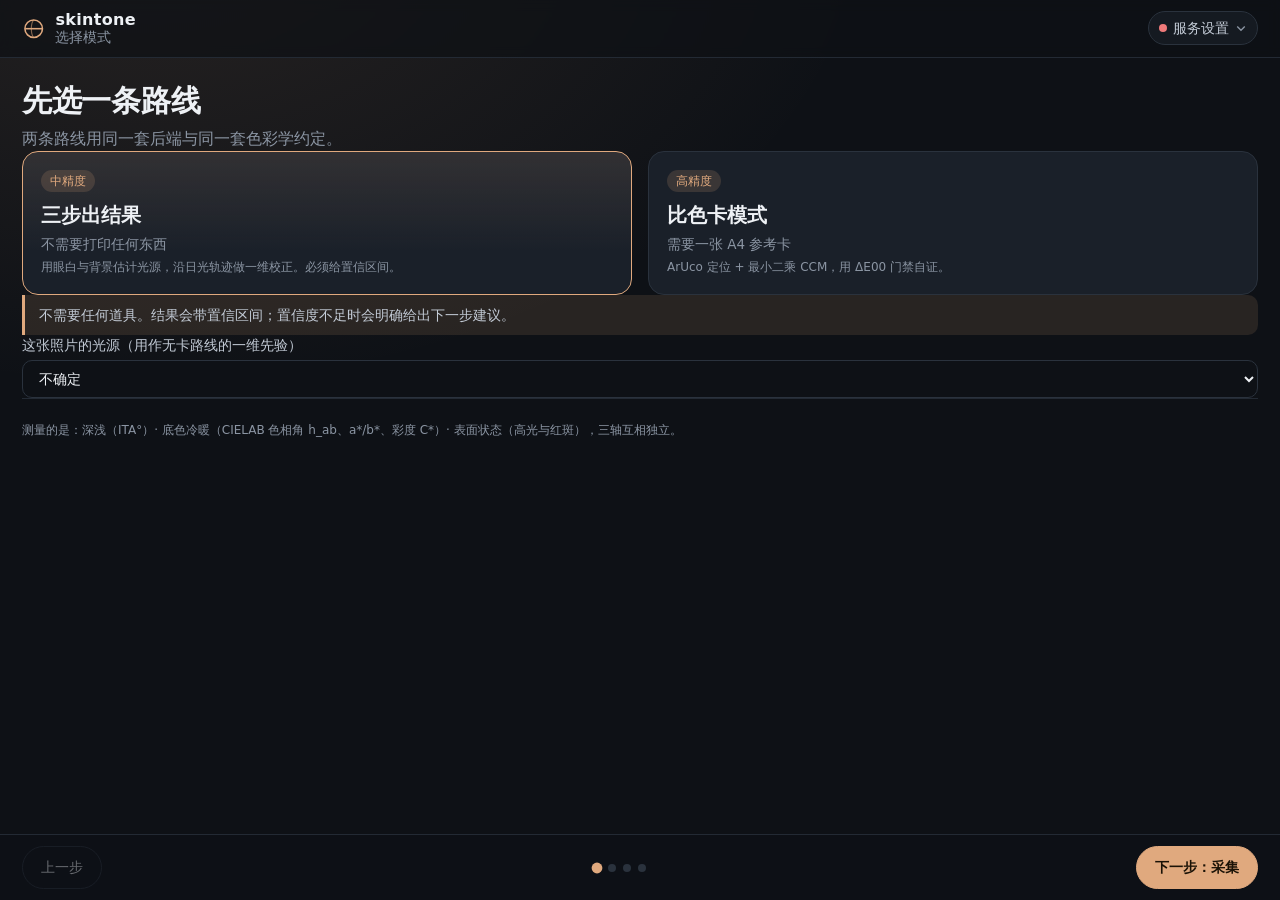
==== index.html @ 96ab8605 "Add static capture client: card renderer, ROI annotation, Pages workflow" ====
<!doctype html>
<html lang="zh-CN">
  <head>
    <meta charset="utf-8" />
    <meta name="viewport" content="width=device-width, initial-scale=1, viewport-fit=cover" />
    <meta name="color-scheme" content="dark" />
    <!-- 文案由 js/copy.js + js/copy-hydrate.js 填充；本文件只放结构与 data-copy 标记 -->
    <title>skintone</title>
    <meta name="description" data-copy-content="page.indexDescription" content="" />
    <link rel="stylesheet" href="css/style.css" />
    <link rel="icon" href="assets/favicon.svg" />
  </head>
  <body class="app">
    <!-- 页面级滚动被禁止：整个 shell 是 100dvh 的 grid，只有 #content 内部可滚 -->
    <header class="topbar">
      <div class="brand">
        <svg class="logo" viewBox="0 0 24 24" aria-hidden="true">
          <circle cx="12" cy="12" r="9" fill="none" stroke="currentColor" stroke-width="1.6" />
          <path d="M3.2 12h17.6" stroke="currentColor" stroke-width="1.6" />
          <path d="M12 3.2c-3.2 3-3.2 14.6 0 17.6" fill="none" stroke="currentColor" stroke-width="1.2" opacity=".55" />
        </svg>
        <div class="brand-text">
          <b data-copy="brand.name"></b>
          <span id="step-title" class="muted small"></span>
        </div>
      </div>

      <details class="settings">
        <summary data-copy-title="topbar.settingsSummaryTitle">
          <span id="health-dot" class="dot" data-state="checking"></span>
          <span class="settings-label" data-copy="topbar.settingsLabel"></span>
          <svg class="chev" viewBox="0 0 16 16" aria-hidden="true"><path d="M3 6l5 5 5-5" fill="none" stroke="currentColor" stroke-width="1.8" /></svg>
        </summary>
        <div class="settings-panel">
          <label class="field">
            <span data-copy="settings.baseLabel"></span>
            <input id="api-base" type="url" inputmode="url" spellcheck="false" autocomplete="off" data-copy-placeholder="settings.basePlaceholder" />
          </label>
          <div class="row gap wrap">
            <button id="btn-save-api" class="btn primary sm" type="button" data-copy="settings.save"></button>
            <button id="btn-test-api" class="btn sm" type="button" data-copy="settings.test"></button>
            <button id="btn-reset-api" class="btn sm" type="button" data-copy="settings.reset"></button>
          </div>
          <label class="field" id="api-key-wrap">
            <span data-copy="settings.keyLabel"></span>
            <input id="api-key" type="password" spellcheck="false" autocomplete="off" data-copy-placeholder="settings.keyPlaceholder" />
          </label>
          <p class="muted tiny" data-copy="settings.keyNote"></p>
          <p class="muted tiny" data-copy="settings.priorityNote"></p>
          <p id="health-text" class="muted small"></p>
          <p class="muted tiny" data-copy="settings.selfHostNote"></p>
        </div>
      </details>
    </header>

    <main id="content" class="content">
      <!-- ───── 第 1 步：模式 ───── -->
      <section class="step-panel" data-step="mode">
        <h1 class="title" data-copy="modeStep.title"></h1>
        <p class="lead muted" data-copy="modeStep.lead"></p>

        <div class="mode-grid">
          <button id="mode-nocard" class="mode-card" type="button" data-selected="true">
            <span class="mode-badge" data-copy="modeStep.nocard.badge"></span>
            <b data-copy="modeStep.nocard.label"></b>
            <span class="muted small" data-copy="modeStep.nocard.sub"></span>
            <span class="muted tiny" data-copy="modeStep.nocard.desc"></span>
          </button>
          <button id="mode-card" class="mode-card" type="button" data-selected="false">
            <span class="mode-badge" data-copy="modeStep.card.badge"></span>
            <b data-copy="modeStep.card.label"></b>
            <span class="muted small" data-copy="modeStep.card.sub"></span>
            <span class="muted tiny" data-copy="modeStep.card.desc"></span>
          </button>
        </div>

        <p id="mode-hint" class="hint-box"></p>

        <div class="card-only" hidden>
          <label class="field">
            <span data-copy="modeStep.cardProfileLabel"></span>
            <input id="card-profile" type="text" spellcheck="false" autocomplete="off" data-copy-placeholder="modeStep.cardProfilePlaceholder" />
          </label>
          <p class="muted tiny">
            <span data-copy="modeStep.linksLabel"></span>
            <a id="card-link" href="card.html" data-copy="modeStep.cardLink"></a> ·
            <a href="calibrate.html" data-copy="modeStep.calibrateLink"></a>
          </p>
        </div>

        <label class="field">
          <span data-copy="modeStep.illuminantLabel"></span>
          <select id="illuminant"></select>
        </label>

        <div class="fine-print">
          <p class="muted tiny" data-copy="modeStep.finePrint"></p>
        </div>
      </section>

      <!-- ───── 第 2 步：采集 ───── -->
      <section class="step-panel" data-step="capture" hidden>
        <div class="stage" id="capture-stage">
          <video id="video" playsinline muted hidden></video>
          <img id="preview" alt="" hidden />
          <div id="capture-empty" class="stage-empty">
            <svg viewBox="0 0 24 24" class="stage-icon" aria-hidden="true">
              <path d="M4 8.5A2.5 2.5 0 016.5 6h1.2l.9-1.4A1.5 1.5 0 019.9 4h4.2c.56 0 1.08.28 1.38.75l.9 1.25h1.12A2.5 2.5 0 0120 8.5v8A2.5 2.5 0 0117.5 19h-11A2.5 2.5 0 014 16.5v-8z" fill="none" stroke="currentColor" stroke-width="1.5" />
              <circle cx="12" cy="12.5" r="3.4" fill="none" stroke="currentColor" stroke-width="1.5" />
            </svg>
            <p data-copy="captureStep.emptyHint"></p>
          </div>
        </div>

        <div id="live-controls" class="row gap wrap" hidden>
          <button id="btn-shutter" class="btn primary" type="button">
            <svg viewBox="0 0 24 24" class="ico" aria-hidden="true"><circle cx="12" cy="12" r="8.4" fill="none" stroke="currentColor" stroke-width="1.8" /><circle cx="12" cy="12" r="4" fill="currentColor" /></svg>
            <span data-copy="captureStep.shutter"></span>
          </button>
          <button id="btn-flip" class="btn" type="button" data-copy="captureStep.flip"></button>
          <button id="btn-cancel-camera" class="btn ghost" type="button" data-copy="captureStep.closeCamera"></button>
          <span id="camera-info" class="muted small"></span>
        </div>

        <div class="row gap wrap">
          <button id="btn-camera" class="btn" type="button" data-copy="captureStep.openCamera"></button>
          <label class="btn file-btn">
            <span data-copy="captureStep.chooseFile"></span>
            <input id="file-input" type="file" accept="image/jpeg,image/png" hidden />
          </label>
          <button id="btn-guide-photo" class="btn ghost" type="button" data-copy="captureStep.guideToggle"></button>
        </div>

        <p id="capture-info" class="muted tiny"></p>

        <div id="guide-photo" class="hint-box" hidden>
          <b data-copy="captureStep.guideTitle"></b>
          <ul data-copy-list="captureStep.guideItems"></ul>
        </div>

        <div class="consent">
          <label class="check">
            <input id="consent-store" type="checkbox" />
            <span>
              <b data-copy="consent.labelStrong"></b>
              <span data-copy="consent.labelSuffix"></span>
            </span>
          </label>
          <p id="consent-line" class="muted tiny"></p>
          <p class="muted tiny" data-copy="consent.privacyNote"></p>
        </div>
      </section>

      <!-- ───── 第 3 步：ROI ───── -->
      <section class="step-panel panel-fill" data-step="roi" hidden>
        <div class="roi-bar">
          <div id="roi-regions" class="chips"></div>
          <div class="row gap wrap">
            <button id="btn-undo" class="btn sm" type="button" data-copy="roiStep.undo"></button>
            <button id="btn-clear-region" class="btn sm" type="button"></button>
            <button id="btn-clear-all" class="btn sm ghost" type="button" data-copy="roiStep.clearAll"></button>
          </div>
        </div>
        <div class="stage stage-roi">
          <canvas id="roi-canvas"></canvas>
        </div>
        <div class="roi-foot">
          <p id="roi-hint" class="muted tiny"></p>
          <p id="roi-status" class="muted tiny"></p>
          <div class="row gap wrap">
            <button id="btn-skip-roi" class="btn sm" type="button" data-copy="roiStep.skip"></button>
            <span class="muted tiny" data-copy="roiStep.interactionHint"></span>
          </div>
        </div>
      </section>

      <!-- ───── 第 4 步：结果 ───── -->
      <section class="step-panel" data-step="result" hidden>
        <div class="row gap wrap load-row">
          <input id="result-id" class="input sm" type="text" spellcheck="false" data-copy-placeholder="resultStep.loadPlaceholder" />
          <button id="btn-load-result" class="btn sm" type="button" data-copy="resultStep.loadButton"></button>
        </div>
        <div id="result-root"></div>
      </section>
    </main>

    <footer class="navbar">
      <button id="btn-back" class="btn ghost" type="button" data-copy="nav.back"></button>
      <span class="nav-dots">
        <i class="step-dot" data-step="mode"></i>
        <i class="step-dot" data-step="capture"></i>
        <i class="step-dot" data-step="roi"></i>
        <i class="step-dot" data-step="result"></i>
      </span>
      <button id="btn-next" class="btn primary" type="button"></button>
    </footer>

    <div id="busy" class="busy" hidden>
      <div class="spinner" aria-hidden="true"></div>
      <p id="busy-text"></p>
    </div>

    <div id="toast" class="toast" hidden></div>

    <p class="sr-only">
      <span id="spec-version"></span> <span id="client-version"></span>
    </p>

    <script type="module" src="js/app.js"></script>
  </body>
</html>
---- css/style.css ----
/* skintone-web / css/style.css
 *
 * 移动优先。硬要求：**页面级滚动条永不允许出现**。
 * 做法：html/body 固定 100%（+100dvh），overflow:hidden；shell 用 grid 分配
 * 顶栏 / 内容 / 底栏三行，min-height:0 让中间那行自己收缩；
 * 尺寸与字号全部走 vw/vh + clamp()，所以无论屏幕多大都不溢出。
 * 需要滚的只有 #content 内部（和它里面的结果长文）。
 */

:root {
  /* ══════════════════════════════════════════════════════════════
     设计令牌（Design tokens）—— 全部集中在这里。
     出设计方案时**只替换本块的取值**即可换皮，不需要动其余 CSS / JS / HTML。

     JS 也会读取其中一部分（用 getComputedStyle）：
       --roi-jaw / --roi-neck / --roi-card / --roi-frame / --roi-vertex-ink
       --card-paper / --card-ink / --card-muted / --card-line
       --card-stroke-light / --card-stroke-dark / --card-label-light / --card-label-dark
       --card-canvas-font / --card-canvas-mono
     ══════════════════════════════════════════════════════════════ */

  /* ── 配色：底色与线条 ── */
  --bg: #0e1116;
  --bg-soft: #151a21;
  --bg-card: #1a2029;
  --bg-stage: #05070a;
  --bg-panel: rgba(14, 17, 22, 0.72);
  --bg-navbar: rgba(14, 17, 22, 0.92);
  --bg-veil: rgba(8, 10, 14, 0.72);
  --line: #2a323d;
  --line-soft: #232a34;

  /* ── 配色：文字 ── */
  --ink: #eef1f5;
  --ink-2: #c3cbd6;
  --muted: #8b95a3;

  /* ── 配色：强调与语义 ── */
  --accent: #e0a97e;
  --accent-ink: #1a1206;
  --accent-weak: rgba(224, 169, 126, 0.16);
  --accent-weak-2: rgba(224, 169, 126, 0.12);
  --accent-halo: rgba(224, 169, 126, 0.12);
  --accent-ring: rgba(224, 169, 126, 0.4);
  --accent-line: rgba(224, 169, 126, 0.35);
  --accent-dim: rgba(224, 169, 126, 0.45);
  --ok: #6ad39a;
  --ok-line: rgba(106, 211, 154, 0.5);
  --ok-glow: rgba(106, 211, 154, 0.6);
  --fail-weak: rgba(239, 122, 122, 0.07);  --warn: #e8c46a;
  --warn-line: rgba(232, 196, 106, 0.5);
  --warn-weak: rgba(232, 196, 106, 0.08);
  --bad: #ef7a7a;
  --bad-line: rgba(239, 122, 122, 0.5);
  --bad-line-strong: rgba(239, 122, 122, 0.45);
  --bad-weak: rgba(239, 122, 122, 0.14);
  --grad-cool: #6bd3ff;
  --shadow-card: 0 18px 50px rgba(0, 0, 0, 0.6);
  --shadow-toast: 0 12px 40px rgba(0, 0, 0, 0.55);

  /* ── 圆角 ── */
  --radius: clamp(10px, 1.6vw, 16px);
  --radius-sm: 10px;
  --radius-xs: 8px;
  --radius-md: 12px;
  --radius-hair: 3px;
  --radius-pill: 999px;

  /* ── 字号 ── */
  --fs: clamp(13px, 1.05vw + 9px, 16px);
  --fs-sm: clamp(11.5px, 0.5vw + 9.2px, 13.5px);
  --fs-tiny: clamp(10.5px, 0.35vw + 8.8px, 12px);
  --fs-h1: clamp(19px, 1.6vw + 12px, 30px);
  --fs-h2: clamp(15px, 0.8vw + 11px, 20px);
  --fs-metric: clamp(30px, 6.4vh, 56px);

  /* ── 间距 ── */
  --gap: clamp(8px, 1.6vw, 16px);
  --gap-hair: 1px;
  --gap-3xs: 2px;
  --gap-2xs: 4px;
  --gap-btw: 5px;
  --gap-dot: 7px;
  --gap-xs: 6px;
  --gap-sm: 8px;
  --gap-md: 10px;
  --gap-lg: 14px;
  --pad-x: clamp(10px, 2.4vw, 22px);
  --pad-y: clamp(10px, 2vw, 20px);
  --pad-card: clamp(12px, 1.8vw, 18px);
  --pad-card-lg: clamp(12px, 2vw, 18px);
  --pad-card-sm: clamp(10px, 1.6vw, 14px);
  --gap-v: clamp(10px, 1.8vh, 18px);
  --gap-brand: clamp(6px, 1vw, 10px);

  /* ── 布局尺寸 ── */
  --topbar-h: clamp(48px, 6.4vh, 60px);
  --navbar-h: clamp(52px, 7.4vh, 66px);
  --stage-min-h: clamp(160px, 30vh, 420px);
  --preview-max-h: min(46vh, 100%);
  --swatch-min-w: clamp(96px, 22vw, 148px);
  --swatch-min-h: clamp(62px, 10vh, 92px);
  --axis-min-h: clamp(72px, 13vh, 120px);
  --icon-size: clamp(20px, 2.6vh, 26px);
  --stage-icon: clamp(28px, 5vh, 44px);
  --spinner-size: clamp(28px, 5vh, 42px);
  --spinner-w: 3px;
  --settings-panel-w: min(90vw, 380px);
  --settings-panel-max-h: 72vh;
  --sheet-panel-w: min(280px, 360px);
  --toast-max-w: min(92vw, 620px);
  --track-h: 10px;
  --dot-size: 8px;
  --check-size: 18px;

  /* ── 动效 ── */
  --dur-fast: 0.15s;
  --dur-base: 0.2s;
  --ease: ease;

  /* ── ROI 标注颜色（JS 读取） ── */
  --roi-jaw: #ffb26b;
  --roi-neck: #6bd3ff;
  --roi-card: #9ef07a;
  --roi-frame: rgba(255, 255, 255, 0.25);
  --roi-vertex-ink: #101418;

  /* ── 参考卡（canvas 光栅图）用色（JS 读取） ── */
  --card-paper: #ffffff;
  --card-ink: #111111;
  --card-muted: #555555;
  --card-line: #c8c8c8;
  --card-stroke-light: rgba(0, 0, 0, 0.35);
  --card-stroke-dark: rgba(255, 255, 255, 0.45);
  --card-label-light: rgba(0, 0, 0, 0.5);
  --card-label-dark: rgba(255, 255, 255, 0.62);
  --card-canvas-font: system-ui, 'Noto Sans SC', 'Microsoft YaHei', sans-serif;
  --card-canvas-mono: ui-monospace, Consolas, monospace;

  /* ── 字体栈 ── */
  --font-sans: system-ui, -apple-system, 'Segoe UI', 'Noto Sans SC', 'PingFang SC', 'Microsoft YaHei', sans-serif;
  --font-mono: ui-monospace, SFMono-Regular, Menlo, Consolas, monospace;

  color-scheme: dark;
}

* {
  box-sizing: border-box;
}

/* 关键：本文件里 .row / .chips / .busy 等设了 display:flex，
 * 会盖掉 UA 的 [hidden]{display:none}，于是「隐藏」的遮罩层仍拦住所有点击。
 * 统一让 hidden 属性赢。 */
[hidden] {
  display: none !important;
}

html,
body {
  margin: 0;
  padding: 0;
  height: 100%;
  /* 页面级滚动条一律禁止 */
  overflow: hidden;
  overscroll-behavior: none;
}

body {
  background:
    radial-gradient(1200px 800px at 12% -10%, var(--accent-weak-2), transparent 60%),
    var(--bg);
  color: var(--ink);
  font-size: var(--fs);
  line-height: 1.5;
  font-family: var(--font-sans);
  -webkit-text-size-adjust: 100%;
}

/* ── shell ─────────────────────────────────────────────── */

body.app {
  display: grid;
  grid-template-rows: var(--topbar-h) minmax(0, 1fr) var(--navbar-h);
  height: 100vh;
  height: 100dvh;
  padding-left: env(safe-area-inset-left, 0px);
  padding-right: env(safe-area-inset-right, 0px);
}

.topbar {
  display: flex;
  align-items: center;
  justify-content: space-between;
  gap: var(--gap);
  padding: 0 var(--pad-x);
  border-bottom: 1px solid var(--line-soft);
  background: var(--bg-panel);
  backdrop-filter: blur(6px);
  min-width: 0;
}

.brand {
  display: flex;
  align-items: center;
  gap: var(--gap-brand);
  min-width: 0;
}
.brand .logo {
  width: var(--icon-size);
  height: var(--icon-size);
  color: var(--accent);
  flex: none;
}
.brand-text {
  display: flex;
  flex-direction: column;
  line-height: 1.15;
  min-width: 0;
}
.brand-text b {
  font-size: var(--fs);
  letter-spacing: 0.02em;
}
.brand-text span {
  white-space: nowrap;
  overflow: hidden;
  text-overflow: ellipsis;
}

.content {
  min-height: 0;
  overflow-y: auto;
  overflow-x: hidden;
  padding: var(--pad-y) var(--pad-x) clamp(14px, 2.4vh, 26px);
  display: flex;
  flex-direction: column;
  gap: var(--gap-v);
  -webkit-overflow-scrolling: touch;
}

.navbar {
  display: flex;
  align-items: center;
  justify-content: space-between;
  gap: var(--gap);
  padding: 0 var(--pad-x);
  border-top: 1px solid var(--line-soft);
  background: var(--bg-navbar);
}
.nav-dots {
  display: flex;
  gap: var(--gap-dot);
}
.step-dot {
  width: var(--dot-size);
  height: var(--dot-size);
  border-radius: 50%;
  background: var(--line);
  transition: background var(--dur-base) var(--ease), transform var(--dur-base) var(--ease);
}
.step-dot[data-state='current'] {
  background: var(--accent);
  transform: scale(1.35);
}
.step-dot[data-state='done'] {
  background: var(--accent-dim);
}

/* ── 服务设置 ───────────────────────────────────────────── */

.settings {
  position: relative;
  flex: none;
}
.settings > summary {
  display: flex;
  align-items: center;
  gap: var(--gap-xs);
  padding: 6px var(--gap-md);
  border: 1px solid var(--line);
  border-radius: var(--radius-pill);
  cursor: pointer;
  list-style: none;
  font-size: var(--fs-sm);
  color: var(--ink-2);
  background: var(--bg-soft);
}
.settings > summary::-webkit-details-marker {
  display: none;
}
.settings .chev {
  width: 12px;
  height: 12px;
  color: var(--muted);
}
.settings[open] > summary {
  border-color: var(--accent);
  color: var(--ink);
}
.settings-label {
  white-space: nowrap;
}
.dot {
  width: var(--dot-size);
  height: var(--dot-size);
  border-radius: 50%;
  background: var(--muted);
  flex: none;
}
.dot[data-state='ok'] {
  background: var(--ok);
  box-shadow: 0 0 8px var(--ok-glow);
}
.dot[data-state='bad'] {
  background: var(--bad);
}
.dot[data-state='checking'] {
  background: var(--warn);
  animation: pulse 1.1s infinite;
}
@keyframes pulse {
  50% {
    opacity: 0.35;
  }
}

.settings-panel {
  position: absolute;
  right: 0;
  top: calc(100% + 6px);
  z-index: 40;
  width: var(--settings-panel-w);
  max-height: var(--settings-panel-max-h);
  overflow-y: auto;
  padding: var(--gap);
  border: 1px solid var(--line);
  border-radius: var(--radius);
  background: var(--bg-card);
  box-shadow: var(--shadow-card);
  display: flex;
  flex-direction: column;
  gap: var(--gap-md);
  font-size: var(--fs-sm);
}

/* ── 通用元件 ───────────────────────────────────────────── */

.btn {
  appearance: none;
  border: 1px solid var(--line);
  background: var(--bg-soft);
  color: var(--ink);
  padding: clamp(8px, 1.1vh, 11px) clamp(12px, 1.6vw, 18px);
  border-radius: var(--radius-pill);
  font: inherit;
  font-size: var(--fs-sm);
  cursor: pointer;
  display: inline-flex;
  align-items: center;
  gap: var(--gap-dot);
  transition: border-color var(--dur-fast), background var(--dur-fast), transform 0.08s;
  white-space: nowrap;
}
.btn:hover:not(:disabled) {
  border-color: var(--accent);
}
.btn:active:not(:disabled) {
  transform: translateY(1px);
}
.btn:disabled {
  opacity: 0.4;
  cursor: not-allowed;
}
.btn.primary {
  background: var(--accent);
  border-color: var(--accent);
  color: var(--accent-ink);
  font-weight: 600;
}
.btn.ghost {
  background: transparent;
}
.btn.sm {
  padding: 6px 12px;
  font-size: var(--fs-tiny);
}
.btn .ico {
  width: var(--check-size);
  height: var(--check-size);
}
.file-btn {
  position: relative;
}
.input {
  width: 100%;
  padding: var(--gap-sm) 12px;
  border-radius: var(--radius-sm);
  border: 1px solid var(--line);
  background: var(--bg);
  color: var(--ink);
  font: inherit;
  font-size: var(--fs-sm);
}
.input.sm {
  padding: 6px var(--gap-md);
}

.field {
  display: flex;
  flex-direction: column;
  gap: var(--gap-btw);
  font-size: var(--fs-sm);
}
.field > span {
  color: var(--ink-2);
}
.field input,
.field select,
.field textarea {
  width: 100%;
  padding: 9px 12px;
  border-radius: var(--radius-sm);
  border: 1px solid var(--line);
  background: var(--bg);
  color: var(--ink);
  font: inherit;
  font-size: var(--fs-sm);
}
.field input:focus,
.field select:focus {
  outline: 2px solid var(--accent-ring);
  border-color: var(--accent);
}

.row {
  display: flex;
  align-items: center;
}
.row.gap {
  gap: var(--gap-sm);
}
.row.wrap {
  flex-wrap: wrap;
}
.gap {
  gap: var(--gap-sm);
}
.muted {
  color: var(--muted);
}
.small {
  font-size: var(--fs-sm);
}
.tiny {
  font-size: var(--fs-tiny);
}
.mono {
  font-family: var(--font-mono);
  font-size: 0.92em;
}
.bad {
  color: var(--bad);
}
.sr-only {
  position: absolute;
  width: 1px;
  height: 1px;
  margin: -1px;
  padding: 0;
  overflow: hidden;
  clip: rect(0 0 0 0);
  white-space: nowrap;
  border: 0;
}
a {
  color: var(--accent);
}

h1.title {
  font-size: var(--fs-h1);
  margin: 0 0 4px;
  letter-spacing: -0.01em;
}
.lead {
  margin: 0;
  max-width: 62ch;
}
.hint-box {
  margin: 0;
  padding: var(--gap-md) var(--gap-lg);
  border-left: 3px solid var(--accent);
  background: var(--accent-halo);
  border-radius: 0 var(--radius-sm) var(--radius-sm) 0;
  font-size: var(--fs-sm);
  color: var(--ink-2);
}
.hint-box ul {
  margin: var(--gap-xs) 0 0;
  padding-left: 1.1em;
}
.fine-print {
  margin-top: auto;
  padding-top: 10px;
  border-top: 1px solid var(--line-soft);
}

/* ── 第 1 步：模式卡 ─────────────────────────────────────── */

.mode-grid {
  display: grid;
  grid-template-columns: 1fr;
  gap: var(--gap);
}
@media (min-width: 640px) {
  .mode-grid {
    grid-template-columns: 1fr 1fr;
  }
}
.mode-card {
  position: relative;
  display: flex;
  flex-direction: column;
  gap: var(--gap-2xs);
  text-align: left;
  padding: var(--pad-card-lg);
  border-radius: var(--radius);
  border: 1px solid var(--line);
  background: var(--bg-card);
  color: var(--ink);
  cursor: pointer;
  font: inherit;
  transition: border-color 0.15s, background 0.15s;
}
.mode-card > b {
  font-size: var(--fs-h2);
}
.mode-card[data-selected='true'] {
  border-color: var(--accent);
  background: linear-gradient(180deg, var(--accent-weak-2), transparent 70%), var(--bg-card);
}
.mode-badge {
  align-self: flex-start;
  font-size: var(--fs-tiny);
  padding: 2px 9px;
  border-radius: var(--radius-pill);
  background: var(--accent-weak);
  color: var(--accent);
  margin-bottom: 4px;
}

/* ── 第 2 步：采集 ───────────────────────────────────────── */

.stage {
  position: relative;
  flex: 1 1 auto;
  min-height: var(--stage-min-h);
  border-radius: var(--radius);
  border: 1px solid var(--line);
  background: var(--bg-stage);
  overflow: hidden;
  display: grid;
  place-items: center;
}
.stage video,
.stage img {
  max-width: 100%;
  max-height: var(--preview-max-h);
  width: auto;
  height: auto;
  display: block;
  object-fit: contain;
}
.stage-empty {
  display: flex;
  flex-direction: column;
  align-items: center;
  gap: var(--gap-sm);
  padding: 20px;
  text-align: center;
  color: var(--muted);
  font-size: var(--fs-sm);
}
.stage-icon {
  width: var(--stage-icon);
  height: var(--stage-icon);
  opacity: 0.6;
}

.consent {
  border: 1px solid var(--line);
  border-radius: var(--radius);
  padding: var(--pad-card-sm);
  background: var(--bg-soft);
  display: flex;
  flex-direction: column;
  gap: var(--gap-xs);
}
.check {
  display: flex;
  align-items: flex-start;
  gap: var(--gap-md);
  cursor: pointer;
  font-size: var(--fs-sm);
}
.check input {
  width: var(--check-size);
  height: var(--check-size);
  margin: 1px 0 0;
  accent-color: var(--accent);
  flex: none;
}

/* ── 第 3 步：ROI（撑满剩余高度，不产生页面滚动） ────────── */

.panel-fill {
  flex: 1 1 auto;
  min-height: 0;
  display: flex;
  flex-direction: column;
  gap: var(--gap-sm);
  overflow: hidden;
}
.roi-bar {
  display: flex;
  flex-wrap: wrap;
  align-items: center;
  justify-content: space-between;
  gap: var(--gap-sm);
  flex: none;
}
.chips {
  display: flex;
  gap: var(--gap-xs);
  flex-wrap: wrap;
}
.chip {
  appearance: none;
  border: 1px solid var(--line);
  background: var(--bg-soft);
  color: var(--ink-2);
  border-radius: var(--radius-pill);
  padding: 6px 12px;
  font: inherit;
  font-size: var(--fs-tiny);
  cursor: pointer;
  display: inline-flex;
  align-items: center;
  gap: var(--gap-xs);
}
.chip[data-selected='true'] {
  border-color: var(--accent);
  color: var(--ink);
  background: var(--accent-weak-2);
}
.chip .count {
  font-style: normal;
  min-width: 16px;
  text-align: center;
  border-radius: var(--radius-pill);
  background: var(--line);
  color: var(--ink-2);
  font-size: 0.9em;
  padding: 0 5px;
}
.chip .count[data-closed='true'] {
  background: var(--ok);
  color: #06210f;
}
.stage-roi {
  flex: 1 1 auto;
  min-height: 0;
  place-items: stretch;
}
.stage-roi canvas {
  width: 100%;
  height: 100%;
  display: block;
  touch-action: none;
  cursor: crosshair;
}
.roi-foot {
  flex: none;
  display: flex;
  flex-direction: column;
  gap: var(--gap-2xs);
}
#roi-status[data-state='ok'] {
  color: var(--ok);
}
#roi-status[data-state='todo'] {
  color: var(--warn);
}

/* ── 第 4 步：结果 ───────────────────────────────────────── */

.load-row {
  margin-bottom: 10px;
}
.load-row .input {
  max-width: 340px;
}
.result-view {
  display: flex;
  flex-direction: column;
  gap: var(--gap);
}
.card {
  border: 1px solid var(--line);
  border-radius: var(--radius);
  background: var(--bg-card);
  padding: var(--pad-card);
}
.card-head {
  display: flex;
  align-items: center;
  justify-content: space-between;
  gap: var(--gap-md);
  margin-bottom: 10px;
}
.card-head h2 {
  font-size: var(--fs-h2);
  margin: 0;
}
.card h3.sub {
  font-size: var(--fs-sm);
  color: var(--ink-2);
  margin: var(--gap-lg) 0 var(--gap-sm);
  text-transform: none;
}
.badge {
  font-size: var(--fs-tiny);
  padding: var(--gap-hair) var(--gap-md);
  border-radius: var(--radius-pill);
  border: 1px solid var(--line);
  white-space: nowrap;
}
.tone-ok {
  color: var(--ok);
  border-color: var(--ok-line);
}
.tone-warn {
  color: var(--warn);
  border-color: var(--warn-line);
}
.tone-bad {
  color: var(--bad);
  border-color: var(--bad-line);
}

.card.hero {
  background:
    radial-gradient(600px 200px at 100% 0%, var(--accent-weak), transparent 70%),
    var(--bg-card);
}
.hero-main {
  display: flex;
  align-items: flex-end;
  justify-content: space-between;
  gap: var(--gap);
  flex-wrap: wrap;
}
.metric-big {
  display: flex;
  flex-direction: column;
}
.metric-label {
  font-size: var(--fs-tiny);
  color: var(--muted);
}
.metric-value {
  font-size: var(--fs-metric);
  font-weight: 700;
  line-height: 1;
  letter-spacing: -0.02em;
  color: var(--accent);
}
.metric-value small {
  font-size: 0.45em;
  color: var(--muted);
  margin-left: 2px;
}
.hero-side {
  display: flex;
  flex-direction: column;
  gap: var(--gap-btw);
  align-items: flex-start;
}
.tag {
  font-size: var(--fs-sm);
  padding: var(--gap-2xs) 12px;
  border-radius: var(--radius-pill);
  background: var(--accent-weak);
  color: var(--accent);
  border: 1px solid var(--accent-line);
}
.hero-sub {
  display: grid;
  grid-template-columns: repeat(auto-fit, minmax(120px, 1fr));
  gap: var(--gap-md);
  margin-top: 14px;
  padding-top: 12px;
  border-top: 1px solid var(--line-soft);
}
.hero-sub > div {
  display: flex;
  flex-direction: column;
}

.kv-grid {
  display: grid;
  grid-template-columns: repeat(auto-fit, minmax(140px, 1fr));
  gap: var(--gap-md);
}
.kv-grid > div {
  display: flex;
  flex-direction: column;
  gap: var(--gap-3xs);
  min-width: 0;
  overflow-wrap: anywhere;
}
.kv-grid > .span2 {
  grid-column: 1 / -1;
}

.probs {
  display: flex;
  flex-direction: column;
  gap: var(--gap-dot);
  margin-bottom: 12px;
}
.prob-row {
  display: grid;
  grid-template-columns: 2.6em 1fr 3.6em;
  align-items: center;
  gap: var(--gap-sm);
  font-size: var(--fs-sm);
}
.prob-label {
  color: var(--ink-2);
}
.prob-track {
  height: var(--track-h);
  border-radius: var(--radius-pill);
  background: var(--bg);
  border: 1px solid var(--line-soft);
  overflow: hidden;
}
.prob-track > i {
  display: block;
  height: 100%;
  background: linear-gradient(90deg, var(--grad-cool), var(--accent));
  border-radius: var(--radius-pill);
}
.prob-value {
  text-align: right;
  color: var(--ink-2);
  font-variant-numeric: tabular-nums;
}

.lab-wrap {
  display: flex;
  gap: var(--gap);
  align-items: stretch;
  flex-wrap: wrap;
}
.lab-swatch {
  flex: 1 1 160px;
  min-height: var(--axis-min-h);
  border-radius: var(--radius-md);
  border: 1px solid var(--line);
  display: flex;
  flex-direction: column;
  justify-content: flex-end;
  gap: var(--gap-3xs);
  padding: var(--gap-md) 12px;
  font-size: var(--fs-tiny);
}
.lab-axes {
  flex: 2 1 220px;
  display: grid;
  grid-template-columns: repeat(3, 1fr);
  gap: var(--gap-sm);
}
.axis {
  display: flex;
  flex-direction: column;
  justify-content: center;
  padding: var(--gap-sm) var(--gap-md);
  border: 1px solid var(--line-soft);
  border-radius: var(--radius-sm);
  background: var(--bg);
}
.axis-name {
  font-size: var(--fs-tiny);
  color: var(--muted);
}
.axis b {
  font-size: var(--fs-h2);
  font-variant-numeric: tabular-nums;
}

.gate-table {
  width: 100%;
  border-collapse: collapse;
  font-size: var(--fs-sm);
}
.gate-table th,
.gate-table td {
  text-align: left;
  padding: var(--gap-xs) var(--gap-sm);
  border-bottom: 1px solid var(--line-soft);
}
.gate-table th {
  color: var(--muted);
  font-weight: 500;
  font-size: var(--fs-tiny);
}
.gate-num {
  text-align: right;
  font-variant-numeric: tabular-nums;
  white-space: nowrap;
}
.gate-verdict {
  white-space: nowrap;
}
tr.pass .gate-verdict {
  color: var(--ok);
}
tr.fail .gate-verdict {
  color: var(--bad);
}
tr.fail {
  background: var(--fail-weak);
}
.gate-name {
  display: flex;
  flex-direction: column;
}
.gate-summary {
  margin: 0 0 var(--gap-md);
  padding-left: 1.1em;
  font-size: var(--fs-sm);
  color: var(--ink-2);
}
details.gates summary {
  cursor: pointer;
  font-size: var(--fs-sm);
  color: var(--ink-2);
  padding: 5px 0;
}
.ccm {
  margin: var(--gap-sm) 0 0;
  padding: var(--gap-md);
  overflow-x: auto;
  background: var(--bg);
  border: 1px solid var(--line-soft);
  border-radius: var(--radius-xs);
  font-family: var(--font-mono);
  font-size: var(--fs-tiny);
  color: var(--ink-2);
}

.swatches {
  display: grid;
  grid-template-columns: repeat(auto-fill, minmax(var(--swatch-min-w), 1fr));
  gap: var(--gap-sm);
}
.swatch {
  border-radius: var(--radius-sm);
  border: 1px solid var(--line);
  padding: var(--gap-md);
  min-height: var(--swatch-min-h);
  display: flex;
  flex-direction: column;
  justify-content: flex-end;
  gap: var(--gap-hair);
  overflow: hidden;
}
.swatch-name {
  font-size: var(--fs-sm);
  font-weight: 600;
}
.swatch-hex,
.swatch-sub {
  font-size: var(--fs-tiny);
  opacity: 0.82;
  font-variant-numeric: tabular-nums;
}
.avoid-item {
  display: flex;
  flex-direction: column;
  gap: var(--gap-2xs);
}
.mini-swatch {
  display: inline-block;
  width: 22px;
  height: 14px;
  border-radius: var(--radius-hair);
  border: 1px solid var(--line);
  vertical-align: middle;
}
/* 原来散落在 JS 内联样式里的间距，收进这里 */
.table-gap,
.note-gap,
.calib-result,
.stage-actions {
  margin-top: 10px;
}
.meta-actions {
  margin-top: 1rem;
}
.reason {
  margin: 0;
  font-size: var(--fs-tiny);
  color: var(--muted);
}

.warn-list,
.warn-box ul {
  margin: 0;
  padding-left: 1.1em;
  font-size: var(--fs-sm);
  color: var(--ink-2);
}
.warn-box {
  border-left: 3px solid var(--warn);
  background: var(--warn-weak);
  padding: var(--gap-md) var(--gap-lg);
  border-radius: 0 var(--radius-sm) var(--radius-sm) 0;
  font-size: var(--fs-sm);
}

.card.physical {
  border-color: var(--bad-line-strong);
  background:
    radial-gradient(500px 200px at 0% 0%, var(--bad-weak), transparent 70%),
    var(--bg-card);
}
.physical-lead {
  margin: 0 0 var(--gap-md);
  font-size: var(--fs-sm);
}
.physical-steps {
  margin: 0 0 12px;
  padding-left: 1.3em;
  display: flex;
  flex-direction: column;
  gap: var(--gap-xs);
  font-size: var(--fs-sm);
  color: var(--ink-2);
}
.physical-steps li::marker {
  color: var(--accent);
  font-weight: 700;
}

.disclaimer {
  margin: 0;
  padding: var(--gap-md) 0 var(--gap-2xs);
  font-size: var(--fs-tiny);
  color: var(--muted);
  border-top: 1px solid var(--line-soft);
}

/* ── 忙碌遮罩 / toast ────────────────────────────────────── */

.busy {
  position: fixed;
  inset: 0;
  z-index: 60;
  display: flex;
  flex-direction: column;
  align-items: center;
  justify-content: center;
  gap: var(--gap-lg);
  background: var(--bg-veil);
  backdrop-filter: blur(3px);
  font-size: var(--fs-sm);
  color: var(--ink-2);
}
.spinner {
  width: var(--spinner-size);
  height: var(--spinner-size);
  border-radius: 50%;
  border: var(--spinner-w) solid var(--line);
  border-top-color: var(--accent);
  animation: spin 0.85s linear infinite;
}
@keyframes spin {
  to {
    transform: rotate(360deg);
  }
}

.toast {
  position: fixed;
  left: 50%;
  bottom: calc(var(--navbar-h) + 10px);
  transform: translateX(-50%);
  z-index: 80;
  max-width: var(--toast-max-w);
  padding: var(--gap-md) 16px;
  border-radius: var(--radius-md);
  background: var(--bg-card);
  border: 1px solid var(--line);
  box-shadow: var(--shadow-toast);
  font-size: var(--fs-sm);
  color: var(--ink);
}
.toast[data-tone='ok'] {
  border-color: var(--ok-line);
}
.toast[data-tone='bad'] {
  border-color: var(--bad-line);
}
.toast[data-tone='warn'] {
  border-color: var(--warn-line);
}

/* 横屏手机：压缩竖向占用 */
@media (max-height: 520px) and (orientation: landscape) {
  :root {
    --topbar-h: 44px;
    --navbar-h: 46px;
    --fs: 13px;
  }
  .stage video,
  .stage img {
    max-height: 60vh;
  }
}
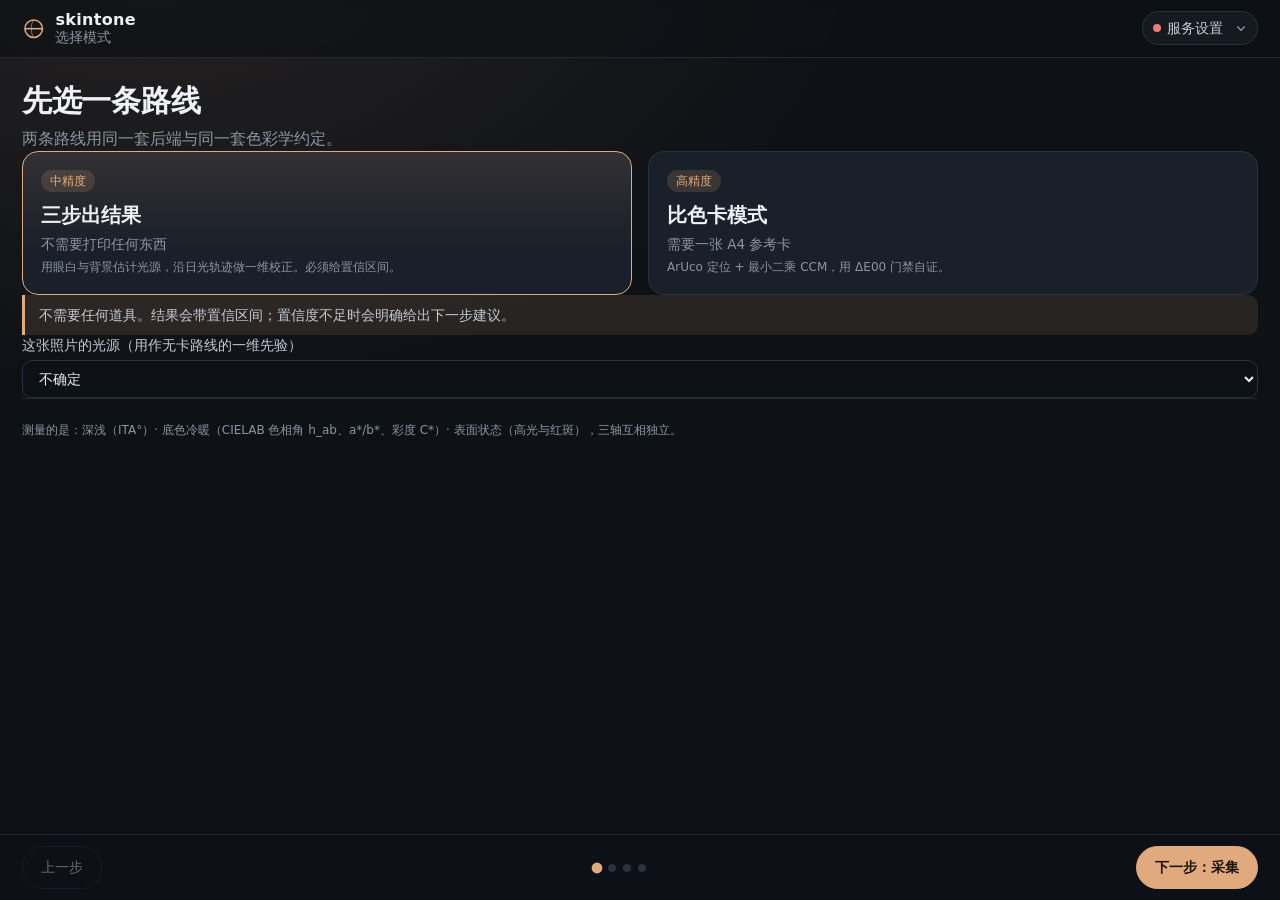
==== commit a1cc84b8: "Add browser fingerprint, quota display, optional key and tighter upload compression" ====
--- a/index.html
+++ b/index.html
@@ -29,6 +29,7 @@
         <summary data-copy-title="topbar.settingsSummaryTitle">
           <span id="health-dot" class="dot" data-state="checking"></span>
           <span class="settings-label" data-copy="topbar.settingsLabel"></span>
+          <span id="quota-badge" class="muted tiny"></span>
           <svg class="chev" viewBox="0 0 16 16" aria-hidden="true"><path d="M3 6l5 5 5-5" fill="none" stroke="currentColor" stroke-width="1.8" /></svg>
         </summary>
         <div class="settings-panel">
@@ -47,11 +48,35 @@
           </label>
           <p class="muted tiny" data-copy="settings.keyNote"></p>
           <p class="muted tiny" data-copy="settings.priorityNote"></p>
+          <p id="quota-text" class="muted tiny"></p>
           <p id="health-text" class="muted small"></p>
           <p class="muted tiny" data-copy="settings.selfHostNote"></p>
         </div>
       </details>
     </header>
+
+    <!--
+      每日额度显示。单独一个小模块订阅 api.js 的配额头，
+      不去动 app.js 的主流程——额度是横切关注点，不该和步骤状态机耦合。
+    -->
+    <script type="module">
+      import { onQuotaChange } from './js/api.js';
+
+      const badge = document.getElementById('quota-badge');
+      const text = document.getElementById('quota-text');
+
+      onQuotaChange((info) => {
+        if (info.remaining === null) {
+          badge.textContent = '';
+          text.textContent = '';
+          return;
+        }
+        badge.textContent = `今日剩余 ${info.remaining} 次`;
+        text.textContent = info.remaining > 0
+          ? `今天还能测 ${info.remaining} 次（每日上限 ${info.limit ?? '—'} 次）。失败的那几次不计数。`
+          : '今天的额度用完了，明天自动恢复。';
+      });
+    </script>
 
     <main id="content" class="content">
       <!-- ───── 第 1 步：模式 ───── -->
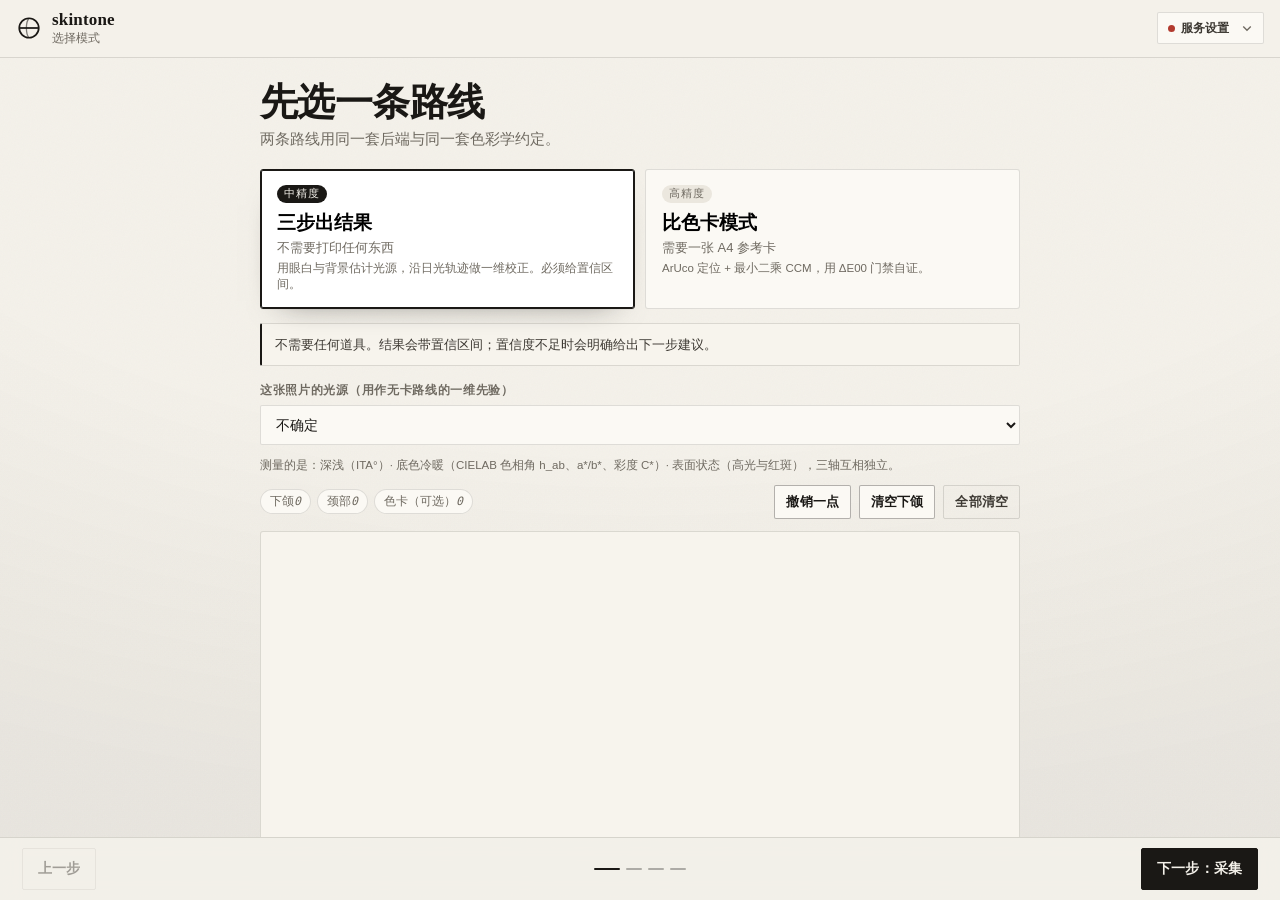
==== commit 15fa0000: "Redesign the UI as a swatch book: neutral paper, serif display, hairline data" ====
--- a/index.html
+++ b/index.html
@@ -3,11 +3,11 @@
   <head>
     <meta charset="utf-8" />
     <meta name="viewport" content="width=device-width, initial-scale=1, viewport-fit=cover" />
-    <meta name="color-scheme" content="dark" />
+    <meta name="color-scheme" content="light" />
     <!-- 文案由 js/copy.js + js/copy-hydrate.js 填充；本文件只放结构与 data-copy 标记 -->
     <title>skintone</title>
     <meta name="description" data-copy-content="page.indexDescription" content="" />
-    <link rel="stylesheet" href="css/style.css" />
+    <link rel="stylesheet" href="css/app.css" />
     <link rel="icon" href="assets/favicon.svg" />
   </head>
   <body class="app">
--- a/css/app.css
+++ b/css/app.css
@@ -0,0 +1,801 @@
+/* ==========================================================================
+   skintone — 色标本（swatch book）  ·  应用界面样式
+   --------------------------------------------------------------------------
+   设计语言取自物理色卡 / 涂料色票：厚色块、发丝级标注、纸感底、严格低彩度。
+
+   一个功能性约束顺便成了美学选择：底色刻意做成**中性偏暖的低彩度纸色**，
+   因为它的职责是衬托用户的肤色色块。界面自己一旦带明显色相，就会通过同时
+   对比干扰用户对肤色的判断——深紫或高饱和底尤其会把皮肤衬得偏黄或偏冷。
+
+   约束：无构建、无 CDN、只用系统字体。页面本体不滚动；#content 内部可滚，
+   但外观上隐藏滚动条（结果页有八九张卡，390×844 上物理放不下，宁可让内容
+   可达，也不裁掉数据）。
+
+   本文件服务 index.html 与 calibrate.html。
+   card.html（可打印参考卡）仍用 style.css + card.css —— 那是 mm 精度的
+   印刷件，配色与几何不该被界面改版牵连。
+   ========================================================================== */
+
+/* ── 1. 设计令牌 ───────────────────────────────────────────────────── */
+:root {
+  /* 纸：严格低彩度。别往这里加色相，会干扰判色。 */
+  --paper: #f4f1ea;
+  --paper-2: #ebe7de;
+  --card: #fbf9f4;
+  --card-2: #f7f4ed;
+
+  --ink: #1a1815;
+  --ink-2: #3d3933;
+  --muted: #6f6a61;
+  --muted-2: #938d82;
+
+  --hair: rgba(26, 24, 21, 0.13);
+  --hair-soft: rgba(26, 24, 21, 0.07);
+  --hair-strong: rgba(26, 24, 21, 0.32);
+
+  /* 深雾蓝：同时是推荐配色里的主色，界面与产品输出呼应 */
+  --accent: #2f4f6f;
+  /* 校对红：像编辑的批注，只用在避雷与失败上，绝不大面积铺 */
+  --signal: #b23a2e;
+  --ok: #2f6b4f;
+
+  --r: 2px;
+  --r-lg: 3px;
+  --r-pill: 999px;
+
+  --serif: "Iowan Old Style", Baskerville, Georgia, "Songti SC", "Noto Serif SC", serif;
+  --sans: Aptos, "Segoe UI Variable Text", "PingFang SC", "Microsoft YaHei", sans-serif;
+  --mono: "Cascadia Mono", Consolas, "SFMono-Regular", monospace;
+
+  --shadow: 0 1px 0 rgba(26, 24, 21, 0.03), 0 14px 30px -22px rgba(26, 24, 21, 0.55);
+  --shadow-lift: 0 2px 0 rgba(26, 24, 21, 0.04), 0 22px 44px -26px rgba(26, 24, 21, 0.6);
+
+  --gap: 12px;
+  --pad: 14px;
+  --shell: 760px;
+
+  /* 纸纹：SVG turbulence 内联，零外部请求 */
+  --grain: url("data:image/svg+xml,%3Csvg xmlns='http://www.w3.org/2000/svg' width='140' height='140'%3E%3Cfilter id='g'%3E%3CfeTurbulence type='fractalNoise' baseFrequency='.85' numOctaves='3' stitchTiles='stitch'/%3E%3C/filter%3E%3Crect width='140' height='140' filter='url(%23g)'/%3E%3C/svg%3E");
+
+  color-scheme: light;
+}
+
+/* ── 2. 基座 ───────────────────────────────────────────────────────── */
+* { box-sizing: border-box; }
+html, body { height: 100%; }
+
+body {
+  margin: 0;
+  background: var(--paper);
+  color: var(--ink);
+  font-family: var(--sans);
+  font-size: 15px;
+  line-height: 1.5;
+  -webkit-text-size-adjust: 100%;
+  -webkit-font-smoothing: antialiased;
+}
+
+/* 纸纹 + 极淡暗角，给平面一点物理感 */
+body::before {
+  content: "";
+  position: fixed;
+  inset: 0;
+  pointer-events: none;
+  z-index: 0;
+  background-image: var(--grain);
+  opacity: 0.035;
+  mix-blend-mode: multiply;
+}
+
+body::after {
+  content: "";
+  position: fixed;
+  inset: 0;
+  pointer-events: none;
+  z-index: 0;
+  background: radial-gradient(120% 90% at 50% 0%, transparent 55%, rgba(26, 24, 21, 0.05) 100%);
+}
+
+/* shell 是 100dvh 的 grid：页头 / 内容 / 页脚，页面本体永不滚动 */
+body.app {
+  height: 100dvh;
+  display: grid;
+  grid-template-rows: auto minmax(0, 1fr) auto;
+  overflow: hidden;
+}
+
+body.app > * { position: relative; z-index: 1; }
+
+.sr-only {
+  position: absolute;
+  width: 1px; height: 1px;
+  padding: 0; margin: -1px;
+  overflow: hidden;
+  clip: rect(0 0 0 0);
+  white-space: nowrap;
+  border: 0;
+}
+
+/* ── 3. 文字工具类 ─────────────────────────────────────────────────── */
+.muted { color: var(--muted); }
+.small { font-size: 13px; }
+.tiny { font-size: 11.5px; line-height: 1.45; }
+.mono { font-family: var(--mono); font-variant-numeric: tabular-nums; }
+
+.row { display: flex; align-items: center; }
+.gap { gap: 8px; }
+.wrap { flex-wrap: wrap; }
+
+/* ── 4. 页头 ───────────────────────────────────────────────────────── */
+.topbar {
+  display: flex;
+  align-items: center;
+  justify-content: space-between;
+  gap: var(--gap);
+  padding: max(10px, env(safe-area-inset-top)) 16px 10px;
+  border-bottom: 1px solid var(--hair);
+  background: rgba(244, 241, 234, 0.9);
+  backdrop-filter: blur(10px);
+}
+
+.brand { display: flex; align-items: center; gap: 10px; min-width: 0; }
+.logo { width: 26px; height: 26px; flex: 0 0 auto; color: var(--ink); }
+.brand-text { display: flex; flex-direction: column; min-width: 0; }
+
+.brand-text b {
+  font-family: var(--serif);
+  font-size: 17px;
+  font-weight: 700;
+  letter-spacing: 0.01em;
+  line-height: 1.15;
+}
+
+.brand-text span { color: var(--muted); font-size: 11.5px; }
+
+/* 设置面板默认收起，所以它不该抢注意力 */
+.settings { position: relative; flex: 0 0 auto; }
+
+.settings > summary {
+  display: flex;
+  align-items: center;
+  gap: 6px;
+  padding: 6px 10px;
+  border: 1px solid var(--hair);
+  border-radius: var(--r);
+  background: var(--card);
+  font-size: 12px;
+  color: var(--ink-2);
+  cursor: pointer;
+  list-style: none;
+  user-select: none;
+}
+
+.settings > summary::-webkit-details-marker { display: none; }
+.settings[open] > summary { border-color: var(--hair-strong); background: #fff; }
+.settings-label { font-weight: 600; }
+
+.dot { width: 7px; height: 7px; border-radius: 50%; flex: 0 0 auto; background: var(--muted-2); }
+.dot[data-state="ok"] { background: var(--ok); }
+.dot[data-state="bad"] { background: var(--signal); }
+.dot[data-state="checking"] { background: #b9963f; }
+
+.chev { width: 12px; height: 12px; color: var(--muted); transition: transform 0.18s ease; }
+.settings[open] .chev { transform: rotate(180deg); }
+
+.settings-panel {
+  position: absolute;
+  right: 0;
+  top: calc(100% + 8px);
+  z-index: 30;
+  width: min(340px, calc(100vw - 32px));
+  display: flex;
+  flex-direction: column;
+  gap: 10px;
+  padding: var(--pad);
+  border: 1px solid var(--hair);
+  border-radius: var(--r-lg);
+  background: var(--card);
+  box-shadow: var(--shadow-lift);
+  animation: drop 0.16s ease-out;
+}
+
+.settings-panel p { margin: 0; }
+
+/* ── 5. 内容区 ─────────────────────────────────────────────────────── */
+.content {
+  overflow-y: auto;
+  overflow-x: hidden;
+  scrollbar-width: none;
+  -ms-overflow-style: none;
+  padding: 18px 16px 24px;
+}
+
+.content::-webkit-scrollbar { width: 0; height: 0; display: none; }
+
+.step-panel {
+  width: min(var(--shell), 100%);
+  margin: 0 auto;
+  animation: rise 0.24s ease-out both;
+}
+
+.step-panel[hidden] { display: none; }
+.step-panel.panel-fill { display: flex; flex-direction: column; gap: var(--gap); }
+
+.title {
+  margin: 0 0 6px;
+  font-family: var(--serif);
+  font-size: clamp(27px, 7.4vw, 38px);
+  font-weight: 700;
+  line-height: 1.08;
+  letter-spacing: -0.015em;
+}
+
+.lead { margin: 0 0 18px; max-width: 46ch; font-size: 14.5px; }
+
+/* ── 6. 通用控件 ───────────────────────────────────────────────────── */
+.btn {
+  display: inline-flex;
+  align-items: center;
+  justify-content: center;
+  gap: 7px;
+  min-height: 42px;
+  padding: 10px 15px;
+  border: 1px solid var(--hair-strong);
+  border-radius: var(--r);
+  background: var(--card);
+  color: var(--ink);
+  font-family: inherit;
+  font-size: 14px;
+  font-weight: 600;
+  letter-spacing: 0.01em;
+  cursor: pointer;
+  transition: background 0.15s ease, border-color 0.15s ease, transform 0.1s ease;
+}
+
+.btn:hover { background: #fff; }
+.btn:active { transform: translateY(1px); }
+.btn:focus-visible { outline: 2px solid var(--accent); outline-offset: 1px; }
+.btn[disabled] { opacity: 0.45; cursor: not-allowed; transform: none; }
+
+.btn.primary { background: var(--ink); border-color: var(--ink); color: var(--paper); }
+.btn.primary:hover { background: #000; }
+.btn.ghost { background: transparent; border-color: var(--hair); color: var(--ink-2); }
+.btn.ghost:hover { background: var(--card-2); }
+.btn.sm { min-height: 34px; padding: 6px 11px; font-size: 13px; }
+
+.ico { width: 17px; height: 17px; flex: 0 0 auto; }
+.file-btn { position: relative; overflow: hidden; }
+
+.input, .field input, .field select {
+  width: 100%;
+  min-height: 40px;
+  padding: 9px 11px;
+  border: 1px solid var(--hair);
+  border-radius: var(--r);
+  background: var(--card);
+  color: var(--ink);
+  font-family: var(--mono);
+  font-size: 13.5px;
+}
+
+.input.sm { min-height: 34px; padding: 6px 9px; }
+
+.input:focus, .field input:focus, .field select:focus {
+  outline: none;
+  border-color: var(--accent);
+  box-shadow: 0 0 0 2px rgba(47, 79, 111, 0.16);
+}
+
+.field { display: flex; flex-direction: column; gap: 5px; margin-bottom: 12px; }
+
+.field > span {
+  font-size: 11.5px;
+  font-weight: 600;
+  letter-spacing: 0.06em;
+  text-transform: uppercase;
+  color: var(--muted);
+}
+
+.field select { font-family: var(--sans); font-size: 14px; }
+
+/* 强调条：像色卡边的标注线 */
+.hint-box {
+  margin: 0 0 16px;
+  padding: 11px 13px;
+  border: 1px solid var(--hair);
+  border-left: 2px solid var(--ink);
+  border-radius: var(--r);
+  background: var(--card-2);
+  font-size: 13px;
+  color: var(--ink-2);
+}
+
+.hint-box ul { margin: 7px 0 0; padding-left: 18px; }
+.hint-box li { margin-bottom: 3px; }
+.hint-box b { display: block; margin-bottom: 2px; font-family: var(--serif); font-size: 14.5px; }
+
+.fine-print { margin-top: 4px; }
+.card-only { margin-bottom: 6px; }
+
+/* ── 7. 第 1 步：模式 ──────────────────────────────────────────────── */
+.mode-grid { display: grid; gap: 10px; margin-bottom: 14px; }
+
+.mode-card {
+  position: relative;
+  display: flex;
+  flex-direction: column;
+  gap: 3px;
+  padding: 15px 16px;
+  border: 1px solid var(--hair);
+  border-radius: var(--r-lg);
+  background: var(--card);
+  text-align: left;
+  cursor: pointer;
+  font-family: inherit;
+  transition: border-color 0.16s ease, box-shadow 0.16s ease, transform 0.16s ease;
+}
+
+.mode-card:hover { transform: translateY(-1px); box-shadow: var(--shadow); }
+
+.mode-card[data-selected="true"] {
+  border-color: var(--ink);
+  box-shadow: inset 0 0 0 1px var(--ink), var(--shadow);
+  background: #fff;
+}
+
+.mode-card b { font-family: var(--serif); font-size: 19px; font-weight: 700; }
+
+.mode-badge {
+  align-self: flex-start;
+  margin-bottom: 4px;
+  padding: 2px 7px;
+  border-radius: var(--r-pill);
+  background: var(--paper-2);
+  color: var(--muted);
+  font-family: var(--mono);
+  font-size: 10.5px;
+  letter-spacing: 0.1em;
+  text-transform: uppercase;
+}
+
+.mode-card[data-selected="true"] .mode-badge { background: var(--ink); color: var(--paper); }
+
+/* ── 8. 第 2 步：采集 ──────────────────────────────────────────────── */
+.stage {
+  position: relative;
+  display: grid;
+  place-items: center;
+  min-height: 190px;
+  margin-bottom: 12px;
+  border: 1px solid var(--hair);
+  border-radius: var(--r-lg);
+  background:
+    repeating-linear-gradient(45deg, var(--hair-soft) 0 1px, transparent 1px 9px),
+    var(--card);
+  overflow: hidden;
+}
+
+.stage video, .stage img { display: block; width: 100%; height: auto; max-height: 46dvh; object-fit: contain; }
+.stage-empty { display: grid; place-items: center; gap: 8px; padding: 30px 16px; text-align: center; }
+.stage-empty p { margin: 0; color: var(--muted); font-size: 13px; }
+.stage-icon { width: 34px; height: 34px; color: var(--muted-2); }
+.stage-actions { margin-top: 10px; }
+#live-controls { margin-bottom: 10px; }
+
+.consent {
+  margin-top: 14px;
+  padding: 11px 13px;
+  border: 1px solid var(--hair);
+  border-radius: var(--r);
+  background: var(--card-2);
+}
+
+.check { display: flex; align-items: flex-start; gap: 9px; cursor: pointer; font-size: 13px; }
+.check input { margin-top: 2px; width: 16px; height: 16px; accent-color: var(--accent); flex: 0 0 auto; }
+.consent p { margin: 6px 0 0; }
+
+/* ── 9. 第 3 步：ROI 标注 ──────────────────────────────────────────── */
+.roi-bar { display: flex; align-items: center; justify-content: space-between; gap: 10px; flex-wrap: wrap; }
+.chips { display: flex; flex-wrap: wrap; gap: 6px; }
+
+.chips > * {
+  padding: 4px 9px;
+  border: 1px solid var(--hair);
+  border-radius: var(--r-pill);
+  background: var(--card);
+  font-family: var(--mono);
+  font-size: 11.5px;
+  color: var(--muted);
+}
+
+.stage-roi { min-height: 0; padding: 0; background: var(--card-2); }
+#roi-canvas { display: block; width: 100%; max-height: 52dvh; object-fit: contain; cursor: crosshair; touch-action: none; }
+.roi-foot { display: flex; flex-direction: column; gap: 7px; }
+
+/* ── 10. 第 4 步：结果 ─────────────────────────────────────────────── */
+.load-row { margin-bottom: 14px; }
+#result-root { display: block; }
+.result-view { display: flex; flex-direction: column; gap: 11px; }
+
+.card {
+  padding: 15px 16px;
+  border: 1px solid var(--hair);
+  border-radius: var(--r-lg);
+  background: var(--card);
+  box-shadow: var(--shadow);
+  animation: rise 0.3s ease-out both;
+}
+
+.card-head {
+  display: flex;
+  align-items: baseline;
+  justify-content: space-between;
+  gap: 10px;
+  margin-bottom: 11px;
+}
+
+.card-head h2 {
+  margin: 0;
+  font-family: var(--serif);
+  font-size: 17px;
+  font-weight: 700;
+  letter-spacing: -0.005em;
+}
+
+h3.sub {
+  margin: 14px 0 7px;
+  font-family: var(--mono);
+  font-size: 11px;
+  font-weight: 700;
+  letter-spacing: 0.12em;
+  text-transform: uppercase;
+  color: var(--muted);
+}
+
+/* 结果页头牌：大号 ITA + 深浅档 */
+.card.hero { padding: 0; overflow: hidden; animation-duration: 0.42s; }
+
+.hero-main {
+  display: flex;
+  align-items: flex-end;
+  justify-content: space-between;
+  gap: 14px;
+  padding: 18px 16px 14px;
+}
+
+.metric-big { display: flex; flex-direction: column; gap: 1px; }
+
+.metric-label {
+  font-family: var(--mono);
+  font-size: 10.5px;
+  letter-spacing: 0.14em;
+  text-transform: uppercase;
+  color: var(--muted);
+}
+
+.metric-value {
+  font-family: var(--serif);
+  font-size: clamp(50px, 15vw, 74px);
+  font-weight: 700;
+  line-height: 0.94;
+  letter-spacing: -0.03em;
+  font-variant-numeric: tabular-nums;
+}
+
+.metric-value small { font-size: 0.4em; font-weight: 400; color: var(--muted); margin-left: 2px; }
+.hero-side { text-align: right; display: flex; flex-direction: column; gap: 4px; align-items: flex-end; }
+
+.tag {
+  display: inline-block;
+  padding: 3px 9px;
+  border: 1px solid var(--ink);
+  border-radius: var(--r-pill);
+  font-family: var(--mono);
+  font-size: 11px;
+  letter-spacing: 0.06em;
+}
+
+.hero-sub {
+  display: grid;
+  grid-template-columns: repeat(auto-fit, minmax(96px, 1fr));
+  gap: 10px;
+  padding: 12px 16px;
+  border-top: 1px solid var(--hair);
+  background: var(--card-2);
+}
+
+.hero-sub > div { display: flex; flex-direction: column; gap: 1px; }
+.hero-sub b { font-family: var(--mono); font-size: 14px; font-variant-numeric: tabular-nums; }
+
+.badge {
+  flex: 0 0 auto;
+  padding: 3px 9px;
+  border: 1px solid var(--hair-strong);
+  border-radius: var(--r-pill);
+  font-family: var(--mono);
+  font-size: 10.5px;
+  letter-spacing: 0.08em;
+  text-transform: uppercase;
+  white-space: nowrap;
+}
+
+.badge.tone-ok { border-color: var(--ok); color: var(--ok); }
+.badge.tone-warn { border-color: #b9963f; color: #8a6d1f; }
+.badge.tone-bad { border-color: var(--signal); color: var(--signal); }
+
+/* 门禁表 */
+.gates { margin-top: 4px; }
+
+.gates > summary {
+  cursor: pointer;
+  padding: 3px 0;
+  font-size: 12.5px;
+  font-weight: 600;
+  color: var(--muted);
+}
+
+.gates > summary:hover { color: var(--ink); }
+.gate-summary { margin: 8px 0 0; padding-left: 18px; font-size: 13px; }
+.gate-summary li { margin-bottom: 3px; color: var(--signal); }
+
+.gate-table { width: 100%; border-collapse: collapse; margin-top: 8px; font-size: 12.5px; }
+
+.gate-table th {
+  text-align: left;
+  padding: 4px 6px 6px 0;
+  border-bottom: 1px solid var(--hair);
+  font-family: var(--mono);
+  font-size: 10px;
+  font-weight: 600;
+  letter-spacing: 0.1em;
+  text-transform: uppercase;
+  color: var(--muted);
+}
+
+.gate-table td { padding: 5px 6px 5px 0; border-bottom: 1px solid var(--hair-soft); vertical-align: top; }
+.gate-table tr:last-child td { border-bottom: 0; }
+.gate-table tr.fail td { background: rgba(178, 58, 46, 0.06); }
+.gate-name { font-weight: 600; }
+.gate-name .tiny { display: block; font-family: var(--mono); font-weight: 400; }
+.gate-verdict { white-space: nowrap; }
+.gate-table tr.pass .gate-verdict { color: var(--ok); }
+.gate-table tr.fail .gate-verdict { color: var(--signal); }
+.gate-num { font-family: var(--mono); font-variant-numeric: tabular-nums; text-align: right; white-space: nowrap; }
+
+/* 概率条 */
+.probs { display: flex; flex-direction: column; gap: 9px; }
+.prob-row { display: grid; grid-template-columns: 3.4em 1fr 3.4em; align-items: center; gap: 9px; }
+.prob-label { font-size: 12.5px; color: var(--ink-2); }
+.prob-track { height: 8px; border-radius: var(--r-pill); background: var(--paper-2); overflow: hidden; }
+.prob-track > i { display: block; height: 100%; background: var(--ink); border-radius: inherit; }
+.prob-value { font-family: var(--mono); font-size: 12px; text-align: right; color: var(--muted); font-variant-numeric: tabular-nums; }
+
+/* 键值网格 */
+.kv-grid { display: grid; grid-template-columns: repeat(auto-fit, minmax(112px, 1fr)); gap: 10px 14px; }
+.kv-grid > div { display: flex; flex-direction: column; gap: 1px; min-width: 0; }
+.kv-grid b { font-family: var(--mono); font-size: 13.5px; font-variant-numeric: tabular-nums; word-break: break-all; }
+.kv-grid .span2 { grid-column: span 2; }
+.kv-grid .tiny, .kv-grid .small { display: block; }
+
+/* Lab 块：大色块 + 三轴读数 */
+.lab-wrap { display: grid; grid-template-columns: minmax(0, 1.4fr) minmax(0, 1fr); gap: 12px; align-items: stretch; }
+
+.lab-swatch {
+  display: flex;
+  flex-direction: column;
+  justify-content: flex-end;
+  gap: 2px;
+  min-height: 124px;
+  padding: 12px;
+  border: 1px solid var(--hair);
+  border-radius: var(--r);
+}
+
+.lab-axes { display: flex; flex-direction: column; justify-content: center; gap: 8px; }
+.axis { display: flex; align-items: baseline; justify-content: space-between; gap: 8px; border-bottom: 1px solid var(--hair-soft); padding-bottom: 5px; }
+.axis-name { font-family: var(--mono); font-size: 11.5px; color: var(--muted); }
+.axis b { font-family: var(--mono); font-size: 16px; font-variant-numeric: tabular-nums; }
+
+/* 色票 */
+.swatches { display: grid; grid-template-columns: repeat(auto-fill, minmax(94px, 1fr)); gap: 9px; }
+
+.swatch {
+  display: flex;
+  flex-direction: column;
+  justify-content: flex-end;
+  gap: 1px;
+  min-height: 82px;
+  padding: 9px;
+  border: 1px solid var(--hair);
+  border-radius: var(--r);
+}
+
+.swatch-name { font-size: 12.5px; font-weight: 600; }
+.swatch-hex { font-family: var(--mono); font-size: 11px; letter-spacing: 0.02em; }
+.swatch-sub { font-family: var(--mono); font-size: 10px; opacity: 0.8; }
+
+.avoid-item { display: flex; flex-direction: column; gap: 5px; }
+.avoid-item .swatch { position: relative; }
+
+.avoid-item .swatch::after {
+  content: "";
+  position: absolute;
+  inset: 0;
+  border-radius: inherit;
+  background: linear-gradient(
+    to bottom right,
+    transparent calc(50% - 1px),
+    var(--signal) calc(50% - 1px) calc(50% + 1px),
+    transparent calc(50% + 1px)
+  );
+  opacity: 0.75;
+}
+
+.reason { margin: 0; font-size: 11.5px; line-height: 1.35; color: var(--signal); }
+
+/* 测不准时引导做物理试色 */
+.card.physical { border-left: 2px solid var(--signal); }
+.card.physical.compact { padding: 13px 14px; }
+.physical-lead { margin: 0 0 8px; font-size: 13.5px; }
+.physical-steps { margin: 0; padding-left: 20px; font-size: 13px; }
+.physical-steps li { margin-bottom: 4px; }
+
+.warn-box {
+  margin: 10px 0 0;
+  padding: 9px 11px;
+  border: 1px solid rgba(178, 58, 46, 0.3);
+  border-radius: var(--r);
+  background: rgba(178, 58, 46, 0.06);
+  font-size: 12.5px;
+}
+
+.warn-box ul { margin: 5px 0 0; padding-left: 18px; }
+.warn-list { margin: 0; padding-left: 18px; font-size: 13px; }
+.warn-list li { margin-bottom: 4px; }
+
+pre.ccm {
+  margin: 8px 0 0;
+  padding: 9px 11px;
+  border: 1px solid var(--hair);
+  border-radius: var(--r);
+  background: var(--paper-2);
+  font-family: var(--mono);
+  font-size: 11px;
+  line-height: 1.4;
+  overflow-x: auto;
+  scrollbar-width: none;
+}
+
+pre.ccm::-webkit-scrollbar { display: none; }
+
+.card.meta { background: var(--card-2); box-shadow: none; }
+.meta-actions { margin-top: 12px; }
+.disclaimer { margin: 4px 0 0; font-size: 11.5px; line-height: 1.45; color: var(--muted-2); }
+.card.error-card { border-left: 2px solid var(--signal); }
+.card.error-card .hint { margin: 8px 0 0; font-size: 13px; color: var(--ink-2); }
+
+/* ── 11. 校准页 ────────────────────────────────────────────────────── */
+.content > .card + .card { margin-top: 12px; }
+.calib-result { margin-top: 12px; }
+
+/* ── 12. 页脚导航 ──────────────────────────────────────────────────── */
+.navbar {
+  display: grid;
+  grid-template-columns: 1fr auto 1fr;
+  align-items: center;
+  gap: 10px;
+  padding: 10px 16px max(10px, env(safe-area-inset-bottom));
+  border-top: 1px solid var(--hair);
+  background: rgba(244, 241, 234, 0.92);
+  backdrop-filter: blur(10px);
+}
+
+.navbar #btn-back { justify-self: start; }
+.navbar #btn-next { justify-self: end; }
+.nav-dots { display: flex; align-items: center; gap: 6px; }
+
+.step-dot {
+  width: 16px; height: 2px;
+  border-radius: var(--r-pill);
+  background: var(--hair-strong);
+  transition: background 0.2s ease, width 0.2s ease;
+}
+
+.step-dot[data-state="current"] { width: 26px; background: var(--ink); }
+.step-dot[data-state="done"] { background: var(--accent); }
+
+/* ── 13. 覆盖层 ────────────────────────────────────────────────────── */
+.busy {
+  position: fixed;
+  inset: 0;
+  z-index: 60;
+  display: grid;
+  place-items: center;
+  align-content: center;
+  gap: 12px;
+  background: rgba(244, 241, 234, 0.84);
+  backdrop-filter: blur(3px);
+}
+
+.busy[hidden] { display: none; }
+.busy p { margin: 0; font-family: var(--mono); font-size: 12.5px; letter-spacing: 0.05em; color: var(--ink-2); }
+
+.spinner {
+  width: 26px; height: 26px;
+  border: 2px solid var(--hair-strong);
+  border-top-color: var(--ink);
+  border-radius: 50%;
+  animation: spin 0.7s linear infinite;
+}
+
+.toast {
+  position: fixed;
+  left: 50%;
+  bottom: calc(72px + env(safe-area-inset-bottom));
+  z-index: 70;
+  max-width: calc(100vw - 32px);
+  padding: 9px 14px;
+  border-radius: var(--r);
+  background: var(--ink);
+  color: var(--paper);
+  font-size: 13px;
+  opacity: 0;
+  transform: translate(-50%, 10px);
+  pointer-events: none;
+  transition: opacity 0.2s ease, transform 0.2s ease;
+}
+
+.toast:not([hidden]) { opacity: 1; transform: translate(-50%, 0); }
+
+/* ── 14. 动效 ──────────────────────────────────────────────────────── */
+@keyframes rise {
+  from { opacity: 0; transform: translateY(7px); }
+  to { opacity: 1; transform: none; }
+}
+
+@keyframes drop {
+  from { opacity: 0; transform: translateY(-5px); }
+  to { opacity: 1; transform: none; }
+}
+
+@keyframes spin { to { transform: rotate(360deg); } }
+
+/* 结果卡依次落纸：像把色卡一张张铺开 */
+.result-view > .card:nth-child(1) { animation-delay: 0.02s; }
+.result-view > .card:nth-child(2) { animation-delay: 0.07s; }
+.result-view > .card:nth-child(3) { animation-delay: 0.12s; }
+.result-view > .card:nth-child(4) { animation-delay: 0.17s; }
+.result-view > .card:nth-child(5) { animation-delay: 0.22s; }
+.result-view > .card:nth-child(6) { animation-delay: 0.27s; }
+.result-view > .card:nth-child(7) { animation-delay: 0.32s; }
+.result-view > .card:nth-child(n + 8) { animation-delay: 0.36s; }
+
+.swatches > * { animation: rise 0.34s ease-out both; }
+.swatches > *:nth-child(2) { animation-delay: 0.04s; }
+.swatches > *:nth-child(3) { animation-delay: 0.08s; }
+.swatches > *:nth-child(4) { animation-delay: 0.12s; }
+.swatches > *:nth-child(5) { animation-delay: 0.16s; }
+
+@media (prefers-reduced-motion: reduce) {
+  *, *::before, *::after {
+    animation-duration: 0.01ms !important;
+    animation-delay: 0s !important;
+    transition-duration: 0.01ms !important;
+  }
+}
+
+/* ── 15. 断点 ──────────────────────────────────────────────────────── */
+@media (min-width: 620px) {
+  .mode-grid { grid-template-columns: 1fr 1fr; }
+  .content { padding: 24px 22px 30px; }
+  .card { padding: 18px 20px; }
+  .hero-main { padding: 22px 20px 16px; }
+  .hero-sub { padding: 14px 20px; }
+  .navbar { padding-inline: 22px; }
+}
+
+@media (max-height: 620px) {
+  .stage video, .stage img { max-height: 34dvh; }
+  #roi-canvas { max-height: 40dvh; }
+  .metric-value { font-size: 44px; }
+}
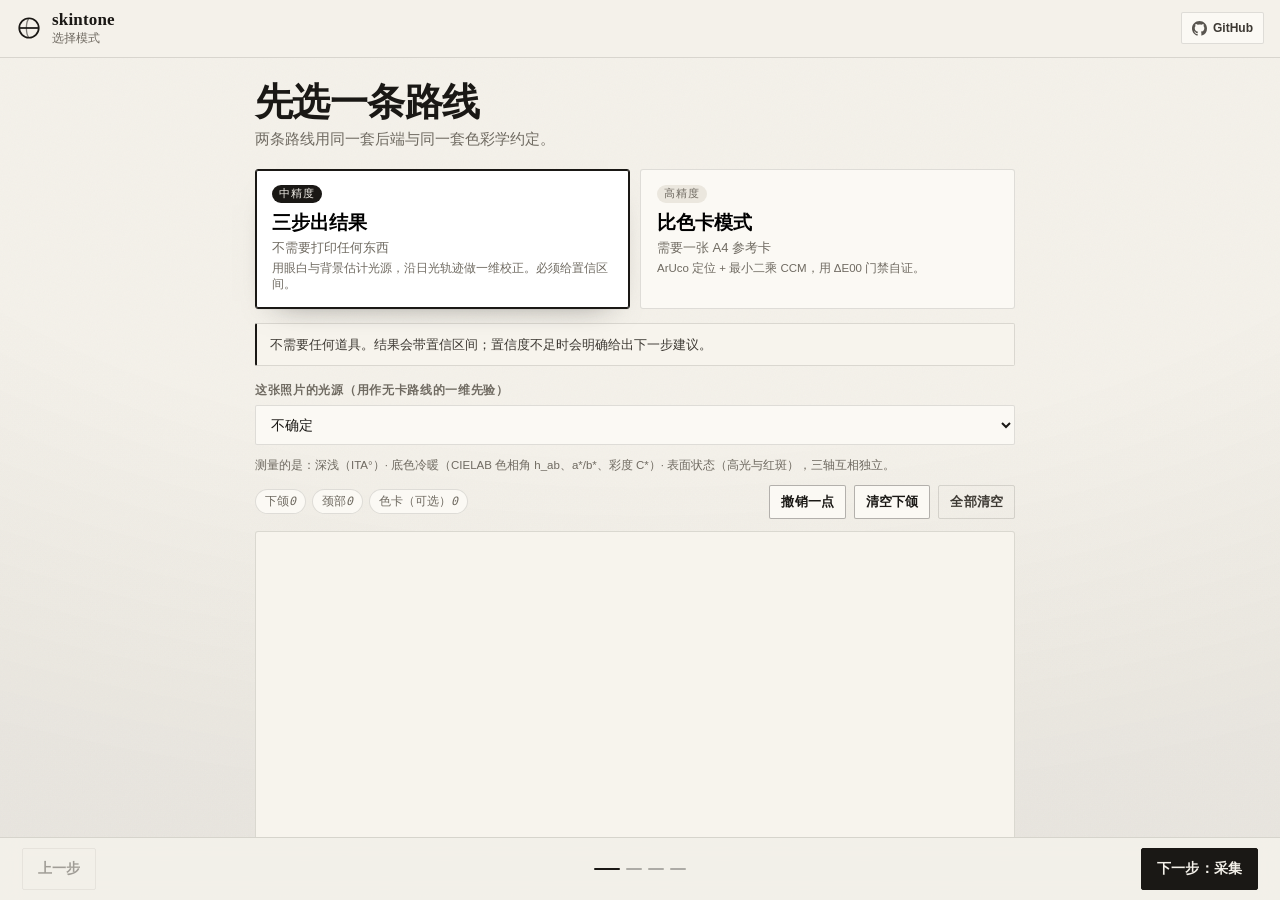
==== commit aa6bf169: "Drop the settings panel from the UI; fix topbar stacking that swallowed its clicks" ====
--- a/index.html
+++ b/index.html
@@ -25,11 +25,17 @@
         </div>
       </div>
 
-      <details class="settings">
+      <!--
+        服务地址、密钥、优先级说明这些是自部署者才关心的东西，普通用户看了
+        只会困惑。所以整块从界面上去掉。
+        用 hidden 而不是删掉：js/app.js 仍然引用其中的 #api-base / #api-key
+        等节点，删掉会打断它的初始化。
+        自部署要改后端地址：用 ?api=https://… 查询参数，或直接改 js/config.js。
+      -->
+      <details class="settings" hidden>
         <summary data-copy-title="topbar.settingsSummaryTitle">
           <span id="health-dot" class="dot" data-state="checking"></span>
           <span class="settings-label" data-copy="topbar.settingsLabel"></span>
-          <span id="quota-badge" class="muted tiny"></span>
           <svg class="chev" viewBox="0 0 16 16" aria-hidden="true"><path d="M3 6l5 5 5-5" fill="none" stroke="currentColor" stroke-width="1.8" /></svg>
         </summary>
         <div class="settings-panel">
@@ -53,6 +59,18 @@
           <p class="muted tiny" data-copy="settings.selfHostNote"></p>
         </div>
       </details>
+
+      <!-- 界面上唯一需要露出的外部信息：额度余量 + 源码地址 -->
+      <div class="topbar-out">
+        <span id="quota-badge" class="muted tiny"></span>
+        <a class="gh-link" href="https://github.com/Eyeing0721/skintone-web"
+           target="_blank" rel="noopener noreferrer" aria-label="在 GitHub 上查看源码">
+          <svg class="gh-mark" viewBox="0 0 16 16" aria-hidden="true">
+            <path fill="currentColor" d="M8 0C3.58 0 0 3.58 0 8c0 3.54 2.29 6.53 5.47 7.59.4.07.55-.17.55-.38 0-.19-.01-.82-.01-1.49-2.01.37-2.53-.49-2.69-.94-.09-.23-.48-.94-.82-1.13-.28-.15-.68-.52-.01-.53.63-.01 1.08.58 1.23.82.72 1.21 1.87.87 2.33.66.07-.52.28-.87.51-1.07-1.78-.2-3.64-.89-3.64-3.95 0-.87.31-1.59.82-2.15-.08-.2-.36-1.02.08-2.12 0 0 .67-.21 2.2.82a7.4 7.4 0 0 1 2-.27c.68 0 1.36.09 2 .27 1.53-1.04 2.2-.82 2.2-.82.44 1.1.16 1.92.08 2.12.51.56.82 1.27.82 2.15 0 3.07-1.87 3.75-3.65 3.95.29.25.54.73.54 1.48 0 1.07-.01 1.93-.01 2.2 0 .21.15.46.55.38A7.995 7.995 0 0 0 16 8c0-4.42-3.58-8-8-8z" />
+          </svg>
+          <span>GitHub</span>
+        </a>
+      </div>
     </header>
 
     <!--
--- a/css/app.css
+++ b/css/app.css
@@ -7,9 +7,9 @@
    因为它的职责是衬托用户的肤色色块。界面自己一旦带明显色相，就会通过同时
    对比干扰用户对肤色的判断——深紫或高饱和底尤其会把皮肤衬得偏黄或偏冷。
 
-   约束：无构建、无 CDN、只用系统字体。页面本体不滚动；#content 内部可滚，
-   但外观上隐藏滚动条（结果页有八九张卡，390×844 上物理放不下，宁可让内容
-   可达，也不裁掉数据）。
+   布局：整页是一个 100dvh 的 grid（页头 / 内容 / 页脚），内容区自己滚动。
+   **滚动条在这个项目里是允许的**——"不依赖滚动"是另一个项目（Files）的约束，
+   不要套用到这里。既然滚动可行，结果页就不必为了塞进一屏而压缩间距。
 
    本文件服务 index.html 与 calibrate.html。
    card.html（可打印参考卡）仍用 style.css + card.css —— 那是 mm 精度的
@@ -106,6 +106,14 @@
 
 body.app > * { position: relative; z-index: 1; }
 
+/*
+  页头必须盖住内容区。
+  .topbar 用了 backdrop-filter，这会自建层叠上下文；而 .content 是它后面的
+  兄弟节点。两者同层级时**后出现的内容区会盖上来**，把页头里任何浮层的点击
+  吃掉——这就是设置面板"点不动"的原因。给页头更高的 z-index 从根上解决。
+*/
+body.app > .topbar { z-index: 40; }
+
 .sr-only {
   position: absolute;
   width: 1px; height: 1px;
@@ -201,16 +209,52 @@
 
 .settings-panel p { margin: 0; }
 
+/* 页头右侧：额度余量 + 源码地址。界面上唯一露出的外部信息，就这些。 */
+.topbar-out { display: flex; align-items: center; gap: 10px; flex: 0 0 auto; }
+
+.gh-link {
+  display: inline-flex;
+  align-items: center;
+  gap: 6px;
+  padding: 6px 10px;
+  border: 1px solid var(--hair);
+  border-radius: var(--r);
+  background: var(--card);
+  color: var(--ink-2);
+  font-size: 12px;
+  font-weight: 600;
+  text-decoration: none;
+  transition: border-color 0.15s ease, background 0.15s ease;
+}
+
+.gh-link:hover { border-color: var(--hair-strong); background: #fff; }
+.gh-link:focus-visible { outline: 2px solid var(--accent); outline-offset: 1px; }
+.gh-mark { width: 15px; height: 15px; flex: 0 0 auto; opacity: 0.85; }
+
 /* ── 5. 内容区 ─────────────────────────────────────────────────────── */
 .content {
   overflow-y: auto;
   overflow-x: hidden;
-  scrollbar-width: none;
-  -ms-overflow-style: none;
+  overscroll-behavior: contain;
+  /* 预留滚动条槽位：出现滚动条时不引起整页横向跳动 */
+  scrollbar-gutter: stable;
+  scrollbar-width: thin;
+  scrollbar-color: var(--hair-strong) transparent;
   padding: 18px 16px 24px;
 }
 
-.content::-webkit-scrollbar { width: 0; height: 0; display: none; }
+/* 桌面端给一条细滚动条。它本身是有用的信息：下面还有内容。 */
+.content::-webkit-scrollbar { width: 10px; height: 10px; }
+.content::-webkit-scrollbar-track { background: transparent; }
+
+.content::-webkit-scrollbar-thumb {
+  border: 3px solid transparent;
+  border-radius: var(--r-pill);
+  background: var(--hair-strong);
+  background-clip: content-box;
+}
+
+.content::-webkit-scrollbar-thumb:hover { background: var(--muted-2); background-clip: content-box; }
 
 .step-panel {
   width: min(var(--shell), 100%);
@@ -415,10 +459,10 @@
 /* ── 10. 第 4 步：结果 ─────────────────────────────────────────────── */
 .load-row { margin-bottom: 14px; }
 #result-root { display: block; }
-.result-view { display: flex; flex-direction: column; gap: 11px; }
+.result-view { display: flex; flex-direction: column; gap: 15px; }
 
 .card {
-  padding: 15px 16px;
+  padding: 18px 18px;
   border: 1px solid var(--hair);
   border-radius: var(--r-lg);
   background: var(--card);
@@ -585,8 +629,8 @@
   flex-direction: column;
   justify-content: flex-end;
   gap: 2px;
-  min-height: 124px;
-  padding: 12px;
+  min-height: 152px;
+  padding: 14px;
   border: 1px solid var(--hair);
   border-radius: var(--r);
 }
@@ -597,15 +641,15 @@
 .axis b { font-family: var(--mono); font-size: 16px; font-variant-numeric: tabular-nums; }
 
 /* 色票 */
-.swatches { display: grid; grid-template-columns: repeat(auto-fill, minmax(94px, 1fr)); gap: 9px; }
+.swatches { display: grid; grid-template-columns: repeat(auto-fill, minmax(108px, 1fr)); gap: 10px; }
 
 .swatch {
   display: flex;
   flex-direction: column;
   justify-content: flex-end;
-  gap: 1px;
-  min-height: 82px;
-  padding: 9px;
+  gap: 2px;
+  min-height: 96px;
+  padding: 10px;
   border: 1px solid var(--hair);
   border-radius: var(--r);
 }
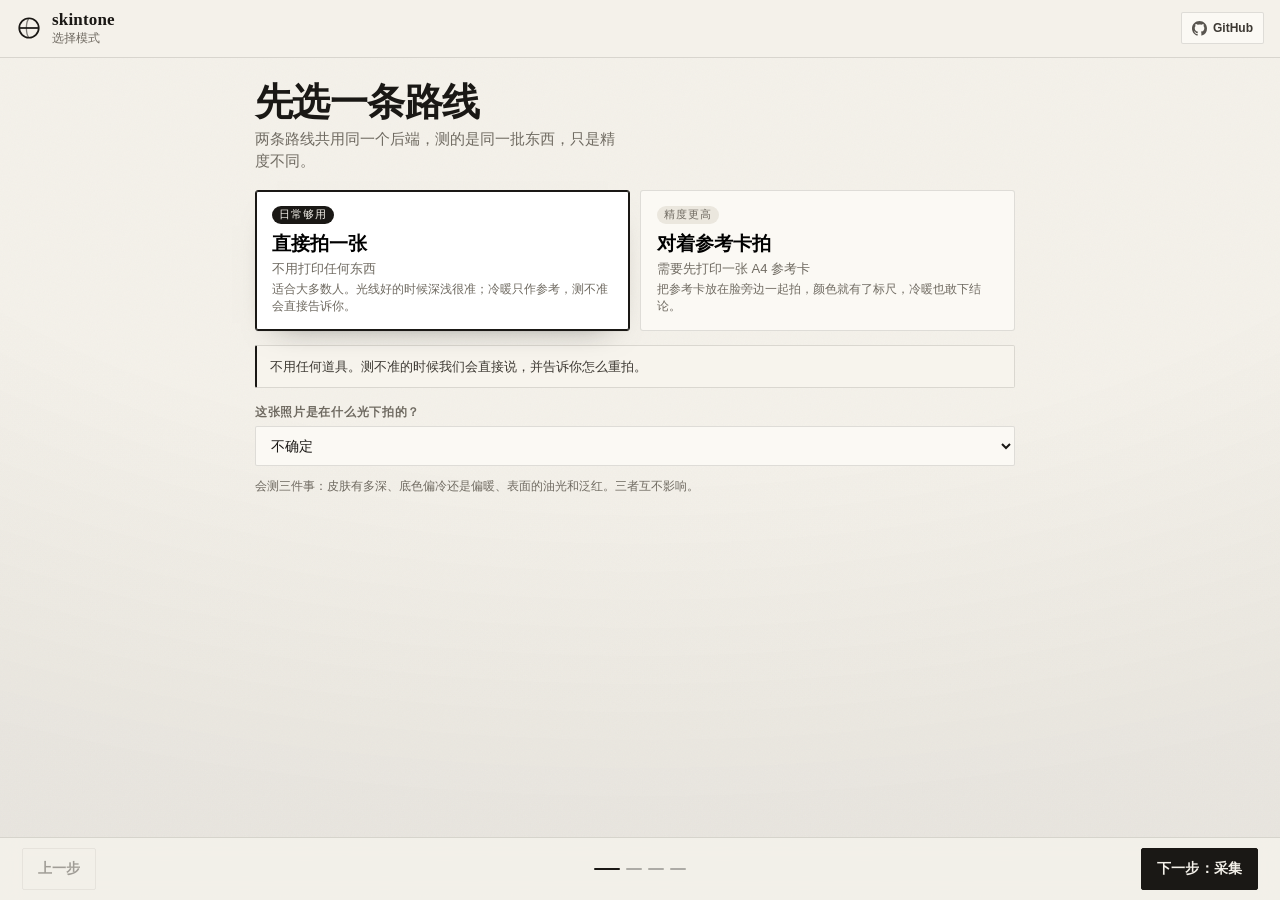
==== commit 8df72953: "Strip engineering jargon from the result page: conclusions only, no confidence UI" ====
--- a/index.html
+++ b/index.html
@@ -171,26 +171,33 @@
             <span data-copy="captureStep.chooseFile"></span>
             <input id="file-input" type="file" accept="image/jpeg,image/png" hidden />
           </label>
-          <button id="btn-guide-photo" class="btn ghost" type="button" data-copy="captureStep.guideToggle"></button>
+        </div>
+
+        <!--
+          拍摄指引默认展开：用户按下快门前就该看到"怎么拍"。
+          这里原本有个「拍摄要点」按钮，但它在整个前端 JS 里都没有点击处理器，
+          按下去毫无反应。所以不是补一个处理器，而是直接去掉这个多余控件。
+        -->
+        <div id="guide-photo" class="hint-box guide">
+          <b data-copy="captureStep.guideTitle"></b>
+          <p class="guide-lead" data-copy="captureStep.guideLead"></p>
+          <ul data-copy-list="captureStep.guideItems"></ul>
         </div>
 
         <p id="capture-info" class="muted tiny"></p>
 
-        <div id="guide-photo" class="hint-box" hidden>
-          <b data-copy="captureStep.guideTitle"></b>
-          <ul data-copy-list="captureStep.guideItems"></ul>
-        </div>
-
+        <!--
+          一键同意：实质内容（照片去哪、留多久、怎么删、指纹、第三方）
+          全部写在 privacy.html，页面上只留一行勾选，不铺技术说明。
+        -->
         <div class="consent">
           <label class="check">
             <input id="consent-store" type="checkbox" />
-            <span>
-              <b data-copy="consent.labelStrong"></b>
-              <span data-copy="consent.labelSuffix"></span>
+            <span class="consent-label">
+              <span data-copy="consent.labelStrong"></span><a class="inline-link" href="privacy.html" target="_blank" rel="noopener" data-copy="consent.policyLink"></a>
             </span>
           </label>
           <p id="consent-line" class="muted tiny"></p>
-          <p class="muted tiny" data-copy="consent.privacyNote"></p>
         </div>
       </section>
 
@@ -219,10 +226,6 @@
 
       <!-- ───── 第 4 步：结果 ───── -->
       <section class="step-panel" data-step="result" hidden>
-        <div class="row gap wrap load-row">
-          <input id="result-id" class="input sm" type="text" spellcheck="false" data-copy-placeholder="resultStep.loadPlaceholder" />
-          <button id="btn-load-result" class="btn sm" type="button" data-copy="resultStep.loadButton"></button>
-        </div>
         <div id="result-root"></div>
       </section>
     </main>
--- a/css/app.css
+++ b/css/app.css
@@ -62,6 +62,16 @@
 
 /* ── 2. 基座 ───────────────────────────────────────────────────────── */
 * { box-sizing: border-box; }
+
+/*
+  [hidden] 必须由作者样式表重申。
+  浏览器默认样式里的 [hidden] { display: none } 是 **UA 声明**，作者样式表里
+  任何一条 display 都会盖过它。而 js/app.js 完全依赖 el.hidden 来切换步骤与
+  元素，所以只要某个类写了 display（.step-panel.panel-fill 的 flex、
+  .stage-empty 的 grid、.stage video 的 block…），隐藏就会失效——改版时确实
+  因此让"标注"整屏在每一步都露了出来。
+*/
+[hidden] { display: none !important; }
 html, body { height: 100%; }
 
 body {
@@ -357,6 +367,17 @@
 .hint-box ul { margin: 7px 0 0; padding-left: 18px; }
 .hint-box li { margin-bottom: 3px; }
 .hint-box b { display: block; margin-bottom: 2px; font-family: var(--serif); font-size: 14.5px; }
+
+/* 拍摄指引：默认展开，所以那条最关键的话要能一眼看到 */
+.guide .guide-lead {
+  margin: 5px 0 0;
+  font-size: 13.5px;
+  font-weight: 600;
+  color: var(--ink);
+}
+
+.guide ul { margin-top: 8px; }
+.guide li { color: var(--muted); }
 
 .fine-print { margin-top: 4px; }
 .card-only { margin-bottom: 6px; }
@@ -438,6 +459,38 @@
 .check input { margin-top: 2px; width: 16px; height: 16px; accent-color: var(--accent); flex: 0 0 auto; }
 .consent p { margin: 6px 0 0; }
 
+/* 同意区：一行勾选 + 指向隐私条款的链接 */
+.consent-label { line-height: 1.5; }
+
+.inline-link {
+  color: var(--accent);
+  text-decoration: underline;
+  text-underline-offset: 2px;
+  text-decoration-thickness: 1px;
+  cursor: pointer;
+}
+
+.inline-link:hover { color: var(--ink); }
+
+/* ── 文档页（隐私条款这类纯文本） ─────────────────────────────────── */
+.doc { max-width: 62ch; }
+.doc h1 { margin: 0 0 10px; font-family: var(--serif); font-size: clamp(26px, 7vw, 34px); font-weight: 700; letter-spacing: -0.015em; }
+.doc-lead { margin: 0 0 22px; font-size: 15px; color: var(--ink-2); }
+
+.doc h2 {
+  margin: 26px 0 8px;
+  font-family: var(--serif);
+  font-size: 18px;
+  font-weight: 700;
+}
+
+.doc p { margin: 0 0 12px; }
+.doc ul { margin: 0 0 12px; padding-left: 20px; }
+.doc li { margin-bottom: 6px; }
+.doc ul ul { margin: 6px 0 0; }
+.doc b { font-weight: 700; }
+.doc-foot { margin-top: 30px; font-size: 12px; color: var(--muted-2); }
+
 /* ── 9. 第 3 步：ROI 标注 ──────────────────────────────────────────── */
 .roi-bar { display: flex; align-items: center; justify-content: space-between; gap: 10px; flex-wrap: wrap; }
 .chips { display: flex; flex-wrap: wrap; gap: 6px; }
@@ -496,8 +549,34 @@
   color: var(--muted);
 }
 
-/* 结果页头牌：大号 ITA + 深浅档 */
+/* 结果页头牌：一块大肤色 + 印在上面的结论（与结果卡同一套语言） */
 .card.hero { padding: 0; overflow: hidden; animation-duration: 0.42s; }
+
+.hero-swatch {
+  display: flex;
+  flex-direction: column;
+  justify-content: flex-end;
+  gap: 3px;
+  min-height: 200px;
+  padding: 20px;
+}
+
+.hero-swatch b {
+  font-family: var(--serif);
+  font-size: clamp(30px, 9vw, 42px);
+  font-weight: 700;
+  line-height: 1.05;
+  letter-spacing: -0.02em;
+}
+
+.hero-swatch > span { font-size: 14px; opacity: 0.92; }
+
+.hero-swatch .hero-swatch-hex {
+  font-family: var(--mono);
+  font-size: 12px;
+  letter-spacing: 0.06em;
+  opacity: 0.72;
+}
 
 .hero-main {
   display: flex;
